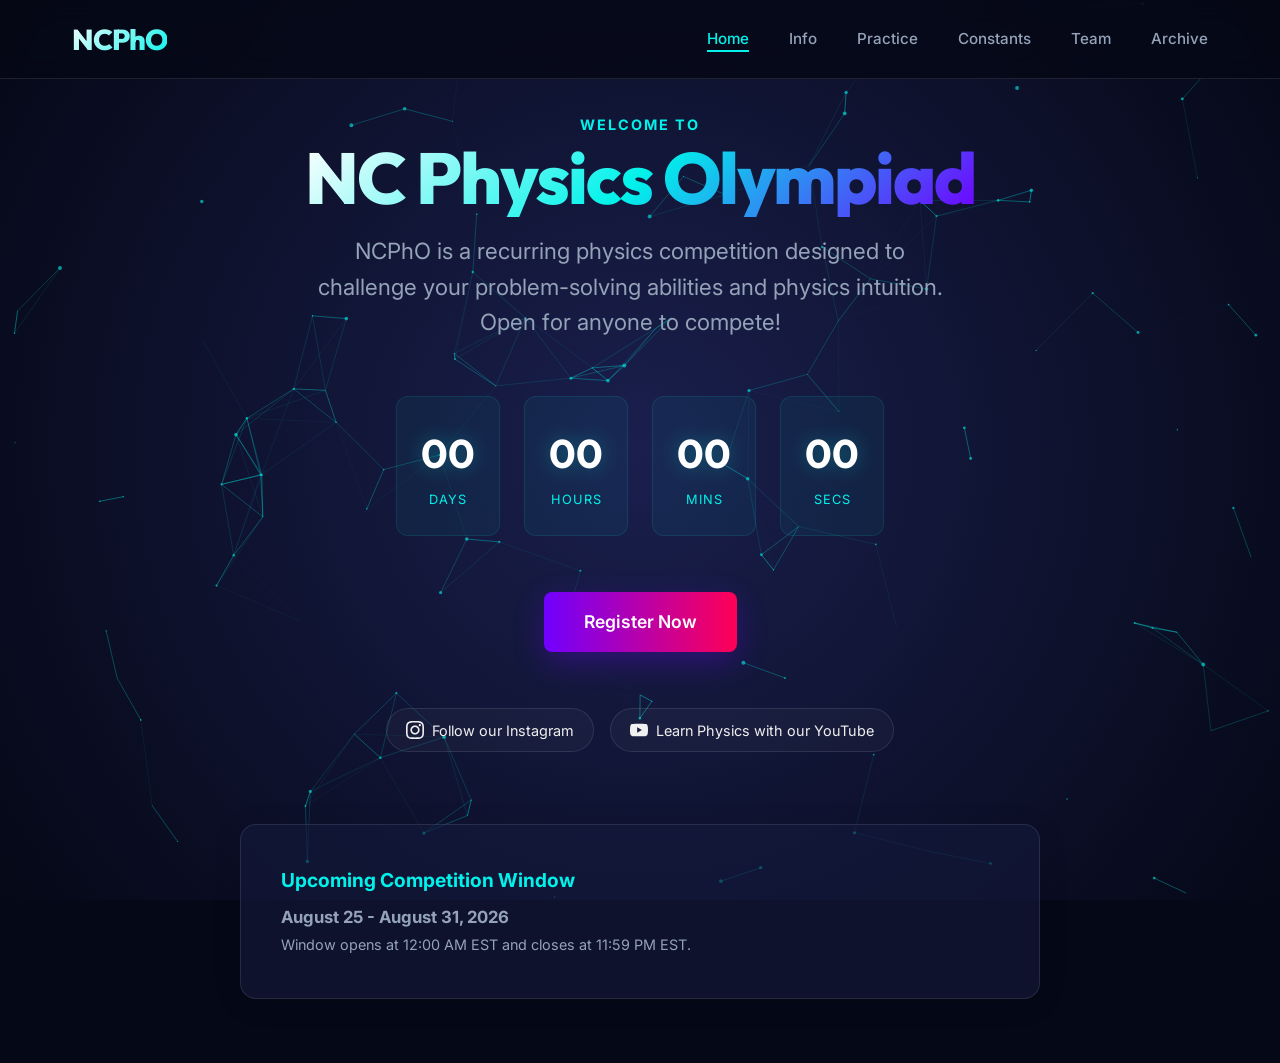
==== index.html @ 9a2f1731 "Update index.html" ====
<!doctype html>
<html lang="en">
  <head>
    <meta charset="UTF-8" />
    <meta name="viewport" content="width=device-width, initial-scale=1.0" />
    <title>North Carolina Physics Olympiad</title>

    <!-- Google Fonts -->
    <link rel="preconnect" href="https://fonts.googleapis.com" />
    <link rel="preconnect" href="https://fonts.gstatic.com" crossorigin />
    <link
      href="https://fonts.googleapis.com/css2?family=Inter:wght@300;400;600&family=Outfit:wght@400;700;800&display=swap"
      rel="stylesheet"
    />
    <link rel="icon" type="image/png" href="ncphologo.png" />

    <style>
      /* --- RESET & VARIABLES --- */
      * {
        margin: 0;
        padding: 0;
        box-sizing: border-box;
      }

      :root {
        --primary: #00f2ea;
        --secondary: #7000ff;
        --accent: #ff0055;
        --bg-deep: #050816;
        --bg-card: rgba(20, 25, 60, 0.6);
        --glass-border: rgba(255, 255, 255, 0.1);
        --text: #f0f0f0;
        --text-dim: #94a3b8;
        --font-head: "Outfit", sans-serif;
        --font-body: "Inter", sans-serif;
      }

      body {
        font-family: var(--font-body);
        background: var(--bg-deep);
        color: var(--text);
        overflow-x: hidden;
        line-height: 1.6;
        min-height: 100vh;
      }

      /* --- BACKGROUND & PARTICLES --- */
      #particle-canvas {
        position: fixed;
        top: 0;
        left: 0;
        width: 100%;
        height: 100%;
        z-index: -1;
        background: radial-gradient(circle at center, #1a1f4d 0%, #050816 100%);
      }

      /* --- NAVIGATION --- */
      nav {
        position: fixed;
        top: 0;
        width: 100%;
        background: rgba(5, 8, 22, 0.8);
        backdrop-filter: blur(12px);
        -webkit-backdrop-filter: blur(12px);
        z-index: 1000;
        border-bottom: 1px solid var(--glass-border);
      }

      .nav-container {
        max-width: 1200px;
        margin: 0 auto;
        display: flex;
        justify-content: space-between;
        align-items: center;
        padding: 1rem 2rem;
      }

      .logo {
        font-family: var(--font-head);
        font-size: 1.8rem;
        font-weight: 800;
        letter-spacing: -1px;
        background: linear-gradient(135deg, #fff, var(--primary));
        -webkit-background-clip: text;
        -webkit-text-fill-color: transparent;
        cursor: pointer;
      }

      .nav-links {
        display: flex;
        gap: 2.5rem;
        list-style: none;
      }

      .nav-links a {
        color: var(--text-dim);
        text-decoration: none;
        font-weight: 500;
        font-size: 0.95rem;
        transition: color 0.3s ease;
        position: relative;
      }

      .nav-links a:hover,
      .nav-links a.active-link {
        color: var(--primary);
      }

      .nav-links a::after {
        content: "";
        position: absolute;
        bottom: -4px;
        left: 0;
        width: 0;
        height: 2px;
        background: var(--primary);
        transition: width 0.3s ease;
      }

      .nav-links a:hover::after,
      .nav-links a.active-link::after {
        width: 100%;
      }

      /* --- LAYOUT & SECTIONS --- */
      main {
        padding-top: 80px;
        min-height: 100vh;
      }

      .container {
        max-width: 1100px;
        margin: 0 auto;
        padding: 2rem;
      }

      /* Tab System Logic */
      section {
        display: none;
        animation: fadeIn 0.6s cubic-bezier(0.22, 1, 0.36, 1) forwards;
      }

      section.active {
        display: block;
      }

      @keyframes fadeIn {
        from {
          opacity: 0;
          transform: translateY(20px);
        }
        to {
          opacity: 1;
          transform: translateY(0);
        }
      }

      /* --- HERO SECTION --- */
      .hero {
        display: flex;
        flex-direction: column;
        justify-content: center;
        align-items: center;
        text-align: center;
        min-height: 80vh;
        gap: 1.5rem;
      }

      .hero h1 {
        font-family: var(--font-head);
        font-size: 4.5rem;
        line-height: 1.1;
        font-weight: 800;
        background: linear-gradient(
          135deg,
          #ffffff 0%,
          var(--primary) 50%,
          var(--secondary) 100%
        );
        -webkit-background-clip: text;
        -webkit-text-fill-color: transparent;
        margin-bottom: 1rem;
        letter-spacing: -2px;
      }

      .hero p {
        font-size: 1.4rem;
        color: var(--text-dim);
        max-width: 650px;
        margin-bottom: 2rem;
      }

      /* --- COUNTDOWN --- */
      .countdown {
        display: grid;
        grid-template-columns: repeat(4, 1fr);
        gap: 1.5rem;
        margin-bottom: 2rem;
      }

      .countdown-item {
        background: rgba(0, 242, 234, 0.05);
        border: 1px solid rgba(0, 242, 234, 0.1);
        backdrop-filter: blur(5px);
        border-radius: 12px;
        padding: 1.5rem;
        min-width: 100px;
        display: flex;
        flex-direction: column;
        align-items: center;
      }

      .countdown-item .number {
        font-family: var(--font-head);
        font-size: 2.5rem;
        font-weight: 700;
        color: #fff;
        text-shadow: 0 0 20px rgba(0, 242, 234, 0.3);
      }

      .countdown-item .label {
        font-size: 0.8rem;
        text-transform: uppercase;
        letter-spacing: 1px;
        color: var(--primary);
        margin-top: 5px;
      }

      /* --- BUTTONS & SOCIAL --- */
      .btn {
        padding: 1rem 2.5rem;
        background: linear-gradient(90deg, var(--secondary), var(--accent));
        border: none;
        border-radius: 8px;
        color: white;
        font-weight: 600;
        font-size: 1.1rem;
        cursor: pointer;
        transition: all 0.3s ease;
        text-decoration: none;
        box-shadow: 0 10px 30px rgba(112, 0, 255, 0.3);
      }

      .btn:hover {
        transform: translateY(-3px);
        box-shadow: 0 15px 40px rgba(112, 0, 255, 0.5);
      }

      .social-links {
        display: flex;
        gap: 1rem;
        margin-top: 2rem;
      }

      .social-link {
        display: flex;
        align-items: center;
        gap: 0.5rem;
        padding: 0.6rem 1.2rem;
        background: rgba(255, 255, 255, 0.03);
        border: 1px solid var(--glass-border);
        border-radius: 50px;
        color: var(--text);
        text-decoration: none;
        transition: all 0.3s;
        font-size: 0.9rem;
      }

      .social-link:hover {
        background: rgba(255, 255, 255, 0.1);
        border-color: var(--primary);
        color: var(--primary);
      }

      .social-link svg {
        width: 18px;
        height: 18px;
      }

      /* --- CARDS & CONTENT --- */
      .card {
        background: var(--bg-card);
        border: 1px solid var(--glass-border);
        border-radius: 16px;
        padding: 2.5rem;
        margin-bottom: 2rem;
        backdrop-filter: blur(10px);
        box-shadow: 0 4px 30px rgba(0, 0, 0, 0.1);
      }

      h2 {
        font-family: var(--font-head);
        color: white;
        font-size: 2rem;
        margin-bottom: 1.5rem;
        border-left: 4px solid var(--primary);
        padding-left: 1rem;
      }

      h3 {
        color: var(--primary);
        font-size: 1.2rem;
        margin: 2rem 0 0.5rem;
      }

      .card p,
      .card li {
        color: var(--text-dim);
        margin-bottom: 1rem;
        font-size: 1.05rem;
      }

      .card ul {
        margin-left: 1.5rem;
      }

      .card li {
        margin-bottom: 0.5rem;
      }

      /* --- GRIDS (Contributors & Archive) --- */
      .grid-layout {
        display: grid;
        grid-template-columns: repeat(auto-fill, minmax(280px, 1fr));
        gap: 1.5rem;
      }

      .mini-card {
        background: rgba(255, 255, 255, 0.02);
        border: 1px solid var(--glass-border);
        padding: 1.5rem;
        border-radius: 12px;
        transition: all 0.3s ease;
      }

      .mini-card:hover {
        border-color: var(--secondary);
        transform: translateY(-5px);
        background: rgba(255, 255, 255, 0.05);
      }

      .mini-card h3 {
        margin-top: 0;
        color: #fff;
      }

      /* --- PDF VIEWER --- */
      .pdf-wrapper {
        position: relative;
        padding-bottom: 56.25%; /* 16:9 Aspect Ratio */
        height: 0;
        overflow: hidden;
        border-radius: 10px;
        border: 1px solid var(--glass-border);
        background: #000;
      }

      .pdf-wrapper iframe {
        position: absolute;
        top: 0;
        left: 0;
        width: 100%;
        height: 100%;
      }

      /* --- MOBILE MENU --- */
      .mobile-toggle {
        display: none;
        flex-direction: column;
        gap: 6px;
        cursor: pointer;
        z-index: 1001;
      }

      .mobile-toggle span {
        width: 25px;
        height: 2px;
        background: white;
        transition: 0.3s;
      }

      @media (max-width: 768px) {
        .mobile-toggle {
          display: flex;
        }

        .nav-links {
          position: fixed;
          top: 0;
          right: 0;
          height: 100vh;
          width: 70%;
          background: #0a0e27;
          flex-direction: column;
          justify-content: center;
          align-items: center;
          transform: translateX(100%);
          transition: transform 0.4s cubic-bezier(0.4, 0, 0.2, 1);
          box-shadow: -10px 0 30px rgba(0, 0, 0, 0.5);
        }

        .nav-links.active {
          transform: translateX(0);
        }

        .hero h1 {
          font-size: 3rem;
        }
        .countdown {
          grid-template-columns: repeat(2, 1fr);
        }
      }
    </style>
  </head>
  <body>
    <!-- Background -->
    <canvas id="particle-canvas"></canvas>

    <!-- Navigation -->
    <nav>
      <div class="nav-container">
        <div class="logo" onclick="showSection('home')">NCPhO</div>

        <ul class="nav-links" id="navLinks">
          <li>
            <a href="#home" onclick="showSection('home')" class="active-link"
              >Home</a
            >
          </li>
          <li><a href="#info" onclick="showSection('info')">Info</a></li>
          <li>
            <a href="#practice" onclick="showSection('practice')">Practice</a>
          </li>
          <!-- NEW CONSTANTS TAB -->
          <li>
            <a href="#constants" onclick="showSection('constants')"
              >Constants</a
            >
          </li>
          <li>
            <a href="#contributors" onclick="showSection('contributors')"
              >Team</a
            >
          </li>
          <li>
            <a href="#archive" onclick="showSection('archive')">Archive</a>
          </li>
        </ul>

        <div class="mobile-toggle" onclick="toggleMobileMenu()">
          <span></span>
          <span></span>
          <span></span>
        </div>
      </div>
    </nav>

    <!-- Main Content -->
    <main>
      <!-- HOME SECTION -->
      <section id="home" class="active">
        <div class="container hero">
          <div>
            <span
              style="
                color: var(--primary);
                letter-spacing: 2px;
                text-transform: uppercase;
                font-size: 0.9rem;
                font-weight: 700;
              "
              >Welcome to</span
            >
            <h1>NC Physics Olympiad</h1>
            <p>
              NCPhO is a recurring physics competition designed to challenge
              your problem-solving abilities and physics intuition. Open for
              anyone to compete!
            </p>
          </div>

          <div class="countdown">
            <div class="countdown-item">
              <span class="number" id="days">00</span>
              <span class="label">Days</span>
            </div>
            <div class="countdown-item">
              <span class="number" id="hours">00</span>
              <span class="label">Hours</span>
            </div>
            <div class="countdown-item">
              <span class="number" id="minutes">00</span>
              <span class="label">Mins</span>
            </div>
            <div class="countdown-item">
              <span class="number" id="seconds">00</span>
              <span class="label">Secs</span>
            </div>
          </div>

          <div
            style="
              display: flex;
              gap: 1rem;
              flex-wrap: wrap;
              justify-content: center;
            "
          >
            <a href="#" class="btn" id="registerBtn">Register Now</a>
          </div>

          <div class="social-links">
            <a href="#" class="social-link" id="instagramLink" target="_blank">
              <svg viewBox="0 0 24 24" fill="currentColor">
                <path
                  d="M12 2.163c3.204 0 3.584.012 4.85.07 3.252.148 4.771 1.691 4.919 4.919.058 1.265.069 1.645.069 4.849 0 3.205-.012 3.584-.069 4.849-.149 3.225-1.664 4.771-4.919 4.919-1.266.058-1.644.07-4.85.07-3.204 0-3.584-.012-4.849-.07-3.26-.149-4.771-1.699-4.919-4.92-.058-1.265-.07-1.644-.07-4.849 0-3.204.013-3.583.07-4.849.149-3.227 1.664-4.771 4.919-4.919 1.266-.057 1.645-.069 4.849-.069zm0-2.163c-3.259 0-3.667.014-4.947.072-4.358.2-6.78 2.618-6.98 6.98-.059 1.281-.073 1.689-.073 4.948 0 3.259.014 3.668.072 4.948.2 4.358 2.618 6.78 6.98 6.98 1.281.058 1.689.072 4.948.072 3.259 0 3.668-.014 4.948-.072 4.354-.2 6.782-2.618 6.979-6.98.059-1.28.073-1.689.073-4.948 0-3.259-.014-3.667-.072-4.947-.196-4.354-2.617-6.78-6.979-6.98-1.281-.059-1.69-.073-4.949-.073zm0 5.838c-3.403 0-6.162 2.759-6.162 6.162s2.759 6.163 6.162 6.163 6.162-2.759 6.162-6.163c0-3.403-2.759-6.162-6.162-6.162zm0 10.162c-2.209 0-4-1.79-4-4 0-2.209 1.791-4 4-4s4 1.791 4 4c0 2.21-1.791 4-4 4zm6.406-11.845c-.796 0-1.441.645-1.441 1.44s.645 1.44 1.441 1.44c.795 0 1.439-.645 1.439-1.44s-.644-1.44-1.439-1.44z"
                />
              </svg>
              <span>Follow our Instagram</span>
            </a>
            <a
              href="https://www.youtube.com/channel/UCJHumWrWUukXUEz4-Expy2w"
              class="social-link"
              target="_blank"
            >
              <svg viewBox="0 0 24 24" fill="currentColor">
                <path
                  d="M23.498 6.186a3.016 3.016 0 0 0-2.122-2.136C19.505 3.545 12 3.545 12 3.545s-7.505 0-9.377.505A3.017 3.017 0 0 0 .502 6.186C0 8.07 0 12 0 12s0 3.93.502 5.814a3.016 3.016 0 0 0 2.122 2.136c1.871.505 9.376.505 9.376.505s7.505 0 9.377-.505a3.015 3.015 0 0 0 2.122-2.136C24 15.93 24 12 24 12s0-3.93-.502-5.814zM9.545 15.568V8.432L15.818 12l-6.273 3.568z"
                />
              </svg>
              <span>Learn Physics with our YouTube</span>
            </a>
          </div>

          <div
            class="card"
            style="
              margin-top: 3rem;
              width: 100%;
              max-width: 800px;
              text-align: left;
            "
          >
            <h3 style="margin-top: 0">Upcoming Competition Window</h3>
            <p id="currentCompetitionInfo" style="margin-bottom: 0">
              Loading...
            </p>
          </div>
        </div>
      </section>

      <!-- INFO SECTION -->
      <section id="info">
        <div class="container">
          <div class="card">
            <h2>About the Competition</h2>
            <p>
              The North Carolina Physics Olympiad (NCPhO) is designed to
              cultivate a global community of physics enthusiasts from different
              backgrounds. Our problems require creative problem-solving rather
              than rote memorization and algorithmic approaches. All types of
              physics may be tested.
            </p>
            <hr style="border-color: var(--glass-border); margin: 2rem 0" />
            <p>
              Questions or concerns? Email
              <a href="mailto:garner27d@ncssm.edu">garner27d@ncssm.edu</a>.
            </p>

            <div
              style="
                display: grid;
                grid-template-columns: repeat(auto-fit, minmax(200px, 1fr));
                gap: 2rem;
                margin-top: 2rem;
              "
            >
              <div>
                <h3>Format</h3>
                <p>25 Multiple Choice Questions<br />Online<br />75 Minutes</p>
              </div>
              <div>
                <h3>Scoring</h3>
                <p>
                  Q1-20: <strong>4 pts</strong><br />Q21-25:
                  <strong>6 pts</strong><br />Blank: <strong>1 pt</strong
                  ><br />Incorrect: <strong>0 pts</strong>
                </p>
              </div>
              <div>
                <h3>Rules</h3>
                <p>
                  Individual Entry<br />Calculators Allowed<br />No Internet/AI
                </p>
              </div>
            </div>
          </div>
        </div>
      </section>

      <!-- PRACTICE SECTION -->
      <section id="practice">
        <div class="container">
          <div class="card">
            <div
              style="
                display: flex;
                justify-content: space-between;
                align-items: center;
                margin-bottom: 1rem;
              "
            >
              <h2>Practice Questions</h2>
              <a href="#" id="dl-pdf" class="social-link" target="_blank"
                >Open in New Tab</a
              >
            </div>

            <div class="pdf-wrapper">
              <iframe src="" id="pdfFrame" allow="autoplay"></iframe>
            </div>
          </div>
        </div>
      </section>

      <!-- CONSTANTS SECTION (NEW) -->
      <section id="constants">
        <div class="container">
          <div class="card">
            <div
              style="
                display: flex;
                justify-content: space-between;
                align-items: center;
                margin-bottom: 1rem;
              "
            >
              <h2>List of Constants</h2>
              <a href="#" id="dl-constants" class="social-link" target="_blank"
                >Open in New Tab</a
              >
            </div>

            <div class="pdf-wrapper">
              <iframe src="" id="constantsFrame" allow="autoplay"></iframe>
            </div>
          </div>
        </div>
      </section>

      <!-- CONTRIBUTORS SECTION -->
      <section id="contributors">
        <div class="container">
          <div class="card">
            <h2>Our Team</h2>
            <div class="grid-layout" id="contributorsGrid">
              <!-- JS Populated -->
            </div>
          </div>
        </div>
      </section>

      <!-- ARCHIVE SECTION -->
      <section id="archive">
        <div class="container">
          <div class="card">
            <h2>Archive</h2>
            <p>Results from previous months.</p>
            <div class="grid-layout" id="archiveGrid">
              <!-- JS Populated -->
            </div>
          </div>
        </div>
      </section>
    </main>

    <script>
      /* --- CONFIGURATION --- */
      const CONFIG = {
        competitionStartDate: "2026-08-25",
        competitionEndDate: "2026-08-31",
        registrationFormUrl:
          "https://docs.google.com/forms/d/e/1FAIpQLSeaGqVKQ4kgsVsWJlATgjXjFPpyAzNUzwQGr7rt6XQLQNNKOg/viewform?usp=header",
        instagramUrl:
          "https://www.instagram.com/ncssmphysicsclub?igsh=OTIzNHgzY3lheWlt&utm_source=qr",
        discordUrl: "https://discord.com/invite/eVqrfEhw6y",
        practicePdfUrl:
          "https://drive.google.com/file/d/11Z0xe88ykuKHbdNE2wgaEt_wjFYMZPGm/preview",
        // NEW CONFIG ENTRY
        constantsPdfUrl: "ncphoConstants.pdf",

        contributors: [
          { name: "Nolan Sheldon", role: "Test Writer", affiliation: "NCSSM" },
          { name: "Aaron Zhu", role: "Test Writer", affiliation: "NCSSM" },
          { name: "Kevin Yang", role: "Test Writer", affiliation: "NCSSM" },
          { name: "Colin Xu", role: "Test Writer", affiliation: "NCSSM" },
          {
            name: "Dillan Garner",
            role: "Founder & Executive Director",
            affiliation: "NCSSM",
          },
          {
            name: "Nikhil Mehta",
            role: "Founder & Managing Director",
            affiliation: "NCSSM",
          },
          {
            name: "Pranava Kumar",
            role: "Marketing and Technology Director",
            affiliation: "NCSSM",
          },
          {
            name: "David Osinuga",
            role: "Logistics Lead",
            affiliation: "NCSSM",
          },
          {
            name: "Alan Cai",
            role: "Marketing Director",
            affiliation: "NCSSM",
          },
          {
            name: "Jack Chen",
            role: "Marketing Director",
            affiliation: "NCSSM",
          },
          { name: "Baya Belgaied", role: "Outreach", affiliation: "NCSSM" },
          {
            name: "Scarlett Kerr",
            role: "Outreach",
            affiliation: "Byron Nelson High",
          },
        ],

        pastCompetitions: [
          {
            month: "January 2026",
            date: "2025-12-15",
            participants: 31,
            winner: "Akshar Vusthela",
            topScore: 92,
            testUrl: "https://tinyurl.com/u82hxzvh",
          },
          {
            month: "May 2026",
            date: "2026-05-01",
            participants: 53,
            winner: "Lawrence Qiao",
            topScore: 79,
            testUrl: "http://tiny.cc/8jx4101",
          },
        ],
      };

      /* --- UI LOGIC --- */

      // Navigation
      function showSection(sectionId) {
        document
          .querySelectorAll("section")
          .forEach((s) => s.classList.remove("active"));
        document.getElementById(sectionId).classList.add("active");

        // Update Active Link State
        document
          .querySelectorAll(".nav-links a")
          .forEach((a) => a.classList.remove("active-link"));
        document
          .querySelector(`.nav-links a[href="#${sectionId}"]`)
          .classList.add("active-link");

        document.getElementById("navLinks").classList.remove("active");
        window.scrollTo({ top: 0, behavior: "smooth" });
      }

      function toggleMobileMenu() {
        document.getElementById("navLinks").classList.toggle("active");
      }

      // Populate Data
      document.getElementById("registerBtn").href = CONFIG.registrationFormUrl;
      document.getElementById("instagramLink").href = CONFIG.instagramUrl;

      // PDF (Practice)
      document.getElementById("pdfFrame").src = CONFIG.practicePdfUrl;
      document.getElementById("dl-pdf").href = CONFIG.practicePdfUrl.replace(
        "/preview",
        "/view",
      );

      // PDF (Constants - NEW)
      document.getElementById("constantsFrame").src = CONFIG.constantsPdfUrl;
      document.getElementById("dl-constants").href = CONFIG.constantsPdfUrl;

      // Dates
      // Adjusted parsing to ensure Local Time (prevents UTC timezone shift to Jan 9)
      const start = new Date(CONFIG.competitionStartDate + " 00:00:00");
      const end = new Date(CONFIG.competitionEndDate + " 00:00:00");
      const options = { month: "long", day: "numeric" };
      document.getElementById("currentCompetitionInfo").innerHTML =
        `<strong>${start.toLocaleDateString(
          "en-US",
          options,
        )} - ${end.toLocaleDateString("en-US", {
          month: "long",
          day: "numeric",
          year: "numeric",
        })}</strong><br>
        <span style="color:var(--text-dim); font-size:0.9rem">Window opens at 12:00 AM EST and closes at 11:59 PM EST.</span>`;

      // Contributors
      const contribGrid = document.getElementById("contributorsGrid");
      CONFIG.contributors.forEach((c) => {
        const div = document.createElement("div");
        div.className = "mini-card";
        div.innerHTML = `<h3>${c.name}</h3><p style="color:var(--primary); font-weight:600; margin-bottom:0.5rem">${c.role}</p><p style="font-size:0.9rem; color:var(--text-dim)">${c.affiliation}</p>`;
        contribGrid.appendChild(div);
      });

      // Archive
      const archiveGrid = document.getElementById("archiveGrid");
      CONFIG.pastCompetitions.forEach((c) => {
        const div = document.createElement("div");
        div.className = "mini-card";
        div.innerHTML = `
  <h3>${c.month}</h3>
  <p>Participants: ${c.participants}</p>
  <p>Prize winner: <span style="color:var(--primary)">${c.winner}</span></p>
  <p>High Score: ${c.topScore}</p>
  <p>
    Test:
    <a href="${c.testUrl}" target="_blank">${c.testUrl}</a>
  </p>
`;

        archiveGrid.appendChild(div);
      });

      // Countdown
      function updateCountdown() {
        const target = new Date(
          CONFIG.competitionStartDate + " 00:00:00",
        ).getTime();
        const now = new Date().getTime();
        const diff = target - now;

        if (diff < 0) return; // Or handle "Active Now" logic

        const d = Math.floor(diff / (1000 * 60 * 60 * 24));
        const h = Math.floor((diff % (1000 * 60 * 60 * 24)) / (1000 * 60 * 60));
        const m = Math.floor((diff % (1000 * 60 * 60)) / (1000 * 60));
        const s = Math.floor((diff % (1000 * 60)) / 1000);

        document.getElementById("days").innerText = String(d).padStart(2, "0");
        document.getElementById("hours").innerText = String(h).padStart(2, "0");
        document.getElementById("minutes").innerText = String(m).padStart(
          2,
          "0",
        );
        document.getElementById("seconds").innerText = String(s).padStart(
          2,
          "0",
        );
      }
      setInterval(updateCountdown, 1000);
      updateCountdown();

      /* --- INTERACTIVE PARTICLES --- */
      const canvas = document.getElementById("particle-canvas");
      const ctx = canvas.getContext("2d");
      let width, height;
      let particles = [];

      // Mouse tracking
      let mouse = { x: null, y: null, radius: 150 };
      window.addEventListener("mousemove", (e) => {
        mouse.x = e.x;
        mouse.y = e.y;
      });

      function resize() {
        width = window.innerWidth;
        height = window.innerHeight;
        canvas.width = width;
        canvas.height = height;
        initParticles();
      }

      class Particle {
        constructor() {
          this.x = Math.random() * width;
          this.y = Math.random() * height;
          this.vx = (Math.random() - 0.5) * 0.5;
          this.vy = (Math.random() - 0.5) * 0.5;
          this.size = Math.random() * 2;
          this.baseX = this.x;
          this.baseY = this.y;
          this.density = Math.random() * 30 + 1;
        }

        update() {
          // Mouse interaction
          let dx = mouse.x - this.x;
          let dy = mouse.y - this.y;
          let distance = Math.sqrt(dx * dx + dy * dy);
          let forceDirectionX = dx / distance;
          let forceDirectionY = dy / distance;
          let maxDistance = mouse.radius;
          let force = (maxDistance - distance) / maxDistance;
          let directionX = forceDirectionX * force * this.density;
          let directionY = forceDirectionY * force * this.density;

          if (distance < mouse.radius) {
            this.x -= directionX;
            this.y -= directionY;
          } else {
            if (this.x !== this.baseX) {
              let dx = this.x - this.baseX;
              this.x -= dx / 10;
            }
            if (this.y !== this.baseY) {
              let dy = this.y - this.baseY;
              this.y -= dy / 10;
            }
          }

          // Movement
          this.baseX += this.vx;
          this.baseY += this.vy;

          // Bounce
          if (this.baseX < 0 || this.baseX > width) this.vx = -this.vx;
          if (this.baseY < 0 || this.baseY > height) this.vy = -this.vy;
        }

        draw() {
          ctx.fillStyle = "rgba(0, 242, 234, 0.6)";
          ctx.beginPath();
          ctx.arc(this.x, this.y, this.size, 0, Math.PI * 2);
          ctx.closePath();
          ctx.fill();
        }
      }

      function initParticles() {
        particles = [];
        let numberOfParticles = (width * height) / 9000;
        for (let i = 0; i < numberOfParticles; i++) {
          particles.push(new Particle());
        }
      }

      function animate() {
        ctx.clearRect(0, 0, width, height);
        for (let i = 0; i < particles.length; i++) {
          particles[i].update();
          particles[i].draw();

          // Connect particles
          for (let j = i; j < particles.length; j++) {
            let dx = particles[i].x - particles[j].x;
            let dy = particles[i].y - particles[j].y;
            let distance = Math.sqrt(dx * dx + dy * dy);
            if (distance < 100) {
              ctx.beginPath();
              ctx.strokeStyle = `rgba(0, 242, 234, ${1 - distance / 100})`;
              ctx.lineWidth = 0.5;
              ctx.moveTo(particles[i].x, particles[i].y);
              ctx.lineTo(particles[j].x, particles[j].y);
              ctx.stroke();
            }
          }
        }
        requestAnimationFrame(animate);
      }

      window.addEventListener("resize", resize);
      resize();
      animate();
    </script>
  </body>
</html>
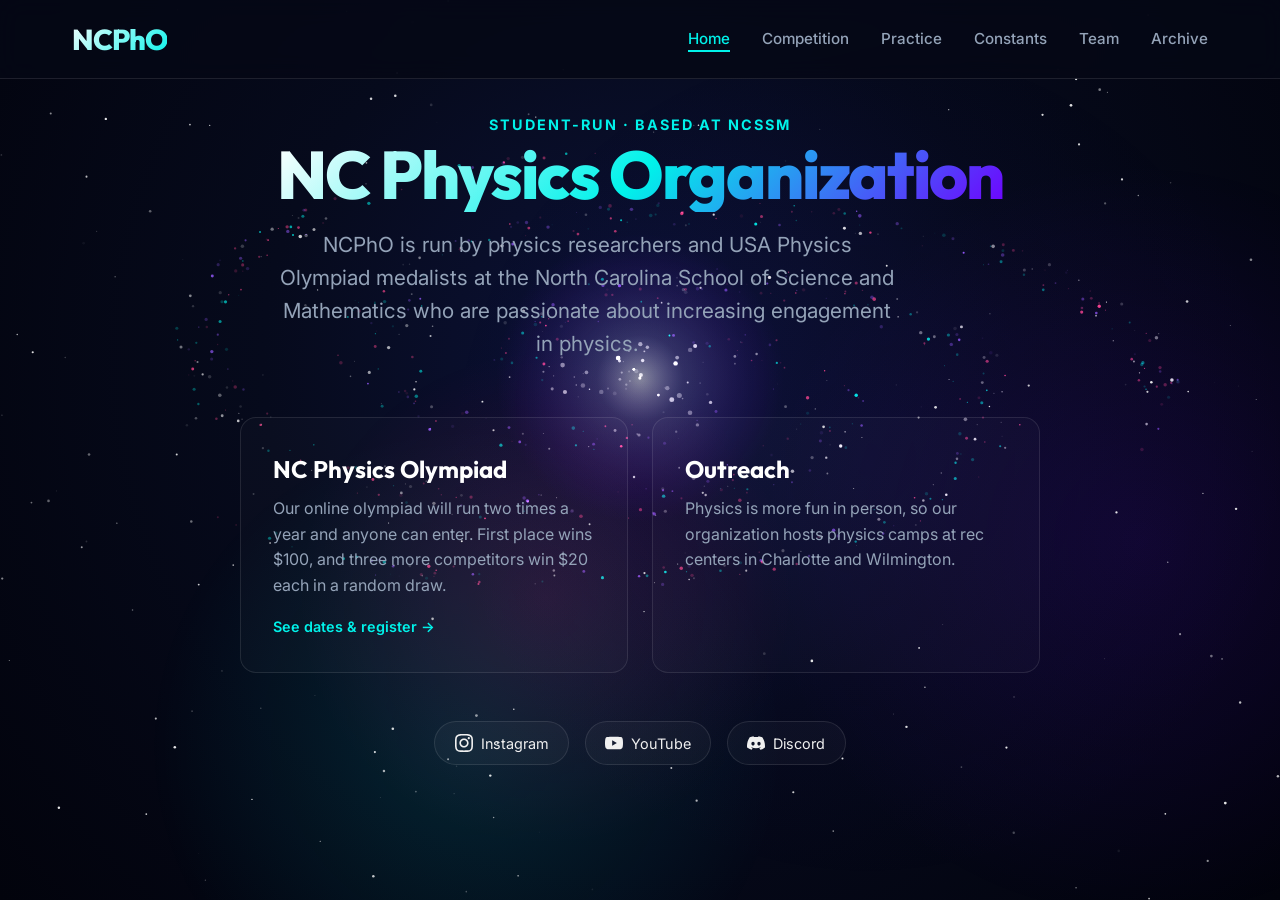
==== commit be4780dd: "Split site into index.html/styles.css/script.js, pause outreach Extract the inline styles and script" ====
--- a/index.html
+++ b/index.html
@@ -3,7 +3,11 @@
   <head>
     <meta charset="UTF-8" />
     <meta name="viewport" content="width=device-width, initial-scale=1.0" />
-    <title>North Carolina Physics Olympiad</title>
+    <meta
+      name="description"
+      content="NCPhO is a student-run organization at NCSSM hosting the free online North Carolina Physics Olympiad and physics outreach camps."
+    />
+    <title>NC Physics Organization</title>
 
     <!-- Google Fonts -->
     <link rel="preconnect" href="https://fonts.googleapis.com" />
@@ -13,414 +17,24 @@
       rel="stylesheet"
     />
     <link rel="icon" type="image/png" href="ncphologo.png" />
-
-    <style>
-      /* --- RESET & VARIABLES --- */
-      * {
-        margin: 0;
-        padding: 0;
-        box-sizing: border-box;
-      }
-
-      :root {
-        --primary: #00f2ea;
-        --secondary: #7000ff;
-        --accent: #ff0055;
-        --bg-deep: #050816;
-        --bg-card: rgba(20, 25, 60, 0.6);
-        --glass-border: rgba(255, 255, 255, 0.1);
-        --text: #f0f0f0;
-        --text-dim: #94a3b8;
-        --font-head: "Outfit", sans-serif;
-        --font-body: "Inter", sans-serif;
-      }
-
-      body {
-        font-family: var(--font-body);
-        background: var(--bg-deep);
-        color: var(--text);
-        overflow-x: hidden;
-        line-height: 1.6;
-        min-height: 100vh;
-      }
-
-      /* --- BACKGROUND & PARTICLES --- */
-      #particle-canvas {
-        position: fixed;
-        top: 0;
-        left: 0;
-        width: 100%;
-        height: 100%;
-        z-index: -1;
-        background: radial-gradient(circle at center, #1a1f4d 0%, #050816 100%);
-      }
-
-      /* --- NAVIGATION --- */
-      nav {
-        position: fixed;
-        top: 0;
-        width: 100%;
-        background: rgba(5, 8, 22, 0.8);
-        backdrop-filter: blur(12px);
-        -webkit-backdrop-filter: blur(12px);
-        z-index: 1000;
-        border-bottom: 1px solid var(--glass-border);
-      }
-
-      .nav-container {
-        max-width: 1200px;
-        margin: 0 auto;
-        display: flex;
-        justify-content: space-between;
-        align-items: center;
-        padding: 1rem 2rem;
-      }
-
-      .logo {
-        font-family: var(--font-head);
-        font-size: 1.8rem;
-        font-weight: 800;
-        letter-spacing: -1px;
-        background: linear-gradient(135deg, #fff, var(--primary));
-        -webkit-background-clip: text;
-        -webkit-text-fill-color: transparent;
-        cursor: pointer;
-      }
-
-      .nav-links {
-        display: flex;
-        gap: 2.5rem;
-        list-style: none;
-      }
-
-      .nav-links a {
-        color: var(--text-dim);
-        text-decoration: none;
-        font-weight: 500;
-        font-size: 0.95rem;
-        transition: color 0.3s ease;
-        position: relative;
-      }
-
-      .nav-links a:hover,
-      .nav-links a.active-link {
-        color: var(--primary);
-      }
-
-      .nav-links a::after {
-        content: "";
-        position: absolute;
-        bottom: -4px;
-        left: 0;
-        width: 0;
-        height: 2px;
-        background: var(--primary);
-        transition: width 0.3s ease;
-      }
-
-      .nav-links a:hover::after,
-      .nav-links a.active-link::after {
-        width: 100%;
-      }
-
-      /* --- LAYOUT & SECTIONS --- */
-      main {
-        padding-top: 80px;
-        min-height: 100vh;
-      }
-
-      .container {
-        max-width: 1100px;
-        margin: 0 auto;
-        padding: 2rem;
-      }
-
-      /* Tab System Logic */
-      section {
-        display: none;
-        animation: fadeIn 0.6s cubic-bezier(0.22, 1, 0.36, 1) forwards;
-      }
-
-      section.active {
-        display: block;
-      }
-
-      @keyframes fadeIn {
-        from {
-          opacity: 0;
-          transform: translateY(20px);
-        }
-        to {
-          opacity: 1;
-          transform: translateY(0);
-        }
-      }
-
-      /* --- HERO SECTION --- */
-      .hero {
-        display: flex;
-        flex-direction: column;
-        justify-content: center;
-        align-items: center;
-        text-align: center;
-        min-height: 80vh;
-        gap: 1.5rem;
-      }
-
-      .hero h1 {
-        font-family: var(--font-head);
-        font-size: 4.5rem;
-        line-height: 1.1;
-        font-weight: 800;
-        background: linear-gradient(
-          135deg,
-          #ffffff 0%,
-          var(--primary) 50%,
-          var(--secondary) 100%
-        );
-        -webkit-background-clip: text;
-        -webkit-text-fill-color: transparent;
-        margin-bottom: 1rem;
-        letter-spacing: -2px;
-      }
-
-      .hero p {
-        font-size: 1.4rem;
-        color: var(--text-dim);
-        max-width: 650px;
-        margin-bottom: 2rem;
-      }
-
-      /* --- COUNTDOWN --- */
-      .countdown {
-        display: grid;
-        grid-template-columns: repeat(4, 1fr);
-        gap: 1.5rem;
-        margin-bottom: 2rem;
-      }
-
-      .countdown-item {
-        background: rgba(0, 242, 234, 0.05);
-        border: 1px solid rgba(0, 242, 234, 0.1);
-        backdrop-filter: blur(5px);
-        border-radius: 12px;
-        padding: 1.5rem;
-        min-width: 100px;
-        display: flex;
-        flex-direction: column;
-        align-items: center;
-      }
-
-      .countdown-item .number {
-        font-family: var(--font-head);
-        font-size: 2.5rem;
-        font-weight: 700;
-        color: #fff;
-        text-shadow: 0 0 20px rgba(0, 242, 234, 0.3);
-      }
-
-      .countdown-item .label {
-        font-size: 0.8rem;
-        text-transform: uppercase;
-        letter-spacing: 1px;
-        color: var(--primary);
-        margin-top: 5px;
-      }
-
-      /* --- BUTTONS & SOCIAL --- */
-      .btn {
-        padding: 1rem 2.5rem;
-        background: linear-gradient(90deg, var(--secondary), var(--accent));
-        border: none;
-        border-radius: 8px;
-        color: white;
-        font-weight: 600;
-        font-size: 1.1rem;
-        cursor: pointer;
-        transition: all 0.3s ease;
-        text-decoration: none;
-        box-shadow: 0 10px 30px rgba(112, 0, 255, 0.3);
-      }
-
-      .btn:hover {
-        transform: translateY(-3px);
-        box-shadow: 0 15px 40px rgba(112, 0, 255, 0.5);
-      }
-
-      .social-links {
-        display: flex;
-        gap: 1rem;
-        margin-top: 2rem;
-      }
-
-      .social-link {
-        display: flex;
-        align-items: center;
-        gap: 0.5rem;
-        padding: 0.6rem 1.2rem;
-        background: rgba(255, 255, 255, 0.03);
-        border: 1px solid var(--glass-border);
-        border-radius: 50px;
-        color: var(--text);
-        text-decoration: none;
-        transition: all 0.3s;
-        font-size: 0.9rem;
-      }
-
-      .social-link:hover {
-        background: rgba(255, 255, 255, 0.1);
-        border-color: var(--primary);
-        color: var(--primary);
-      }
-
-      .social-link svg {
-        width: 18px;
-        height: 18px;
-      }
-
-      /* --- CARDS & CONTENT --- */
-      .card {
-        background: var(--bg-card);
-        border: 1px solid var(--glass-border);
-        border-radius: 16px;
-        padding: 2.5rem;
-        margin-bottom: 2rem;
-        backdrop-filter: blur(10px);
-        box-shadow: 0 4px 30px rgba(0, 0, 0, 0.1);
-      }
-
-      h2 {
-        font-family: var(--font-head);
-        color: white;
-        font-size: 2rem;
-        margin-bottom: 1.5rem;
-        border-left: 4px solid var(--primary);
-        padding-left: 1rem;
-      }
-
-      h3 {
-        color: var(--primary);
-        font-size: 1.2rem;
-        margin: 2rem 0 0.5rem;
-      }
-
-      .card p,
-      .card li {
-        color: var(--text-dim);
-        margin-bottom: 1rem;
-        font-size: 1.05rem;
-      }
-
-      .card ul {
-        margin-left: 1.5rem;
-      }
-
-      .card li {
-        margin-bottom: 0.5rem;
-      }
-
-      /* --- GRIDS (Contributors & Archive) --- */
-      .grid-layout {
-        display: grid;
-        grid-template-columns: repeat(auto-fill, minmax(280px, 1fr));
-        gap: 1.5rem;
-      }
-
-      .mini-card {
-        background: rgba(255, 255, 255, 0.02);
-        border: 1px solid var(--glass-border);
-        padding: 1.5rem;
-        border-radius: 12px;
-        transition: all 0.3s ease;
-      }
-
-      .mini-card:hover {
-        border-color: var(--secondary);
-        transform: translateY(-5px);
-        background: rgba(255, 255, 255, 0.05);
-      }
-
-      .mini-card h3 {
-        margin-top: 0;
-        color: #fff;
-      }
-
-      /* --- PDF VIEWER --- */
-      .pdf-wrapper {
-        position: relative;
-        padding-bottom: 56.25%; /* 16:9 Aspect Ratio */
-        height: 0;
-        overflow: hidden;
-        border-radius: 10px;
-        border: 1px solid var(--glass-border);
-        background: #000;
-      }
-
-      .pdf-wrapper iframe {
-        position: absolute;
-        top: 0;
-        left: 0;
-        width: 100%;
-        height: 100%;
-      }
-
-      /* --- MOBILE MENU --- */
-      .mobile-toggle {
-        display: none;
-        flex-direction: column;
-        gap: 6px;
-        cursor: pointer;
-        z-index: 1001;
-      }
-
-      .mobile-toggle span {
-        width: 25px;
-        height: 2px;
-        background: white;
-        transition: 0.3s;
-      }
-
-      @media (max-width: 768px) {
-        .mobile-toggle {
-          display: flex;
-        }
-
-        .nav-links {
-          position: fixed;
-          top: 0;
-          right: 0;
-          height: 100vh;
-          width: 70%;
-          background: #0a0e27;
-          flex-direction: column;
-          justify-content: center;
-          align-items: center;
-          transform: translateX(100%);
-          transition: transform 0.4s cubic-bezier(0.4, 0, 0.2, 1);
-          box-shadow: -10px 0 30px rgba(0, 0, 0, 0.5);
-        }
-
-        .nav-links.active {
-          transform: translateX(0);
-        }
-
-        .hero h1 {
-          font-size: 3rem;
-        }
-        .countdown {
-          grid-template-columns: repeat(2, 1fr);
-        }
-      }
-    </style>
+    <link rel="stylesheet" href="styles.css" />
   </head>
   <body>
     <!-- Background -->
-    <canvas id="particle-canvas"></canvas>
+    <canvas id="space-canvas"></canvas>
 
     <!-- Navigation -->
     <nav>
       <div class="nav-container">
-        <div class="logo" onclick="showSection('home')">NCPhO</div>
+        <div
+          class="logo"
+          role="button"
+          tabindex="0"
+          onclick="showSection('home')"
+          onkeydown="onActivateKey(event, () => showSection('home'))"
+        >
+          NCPhO
+        </div>
 
         <ul class="nav-links" id="navLinks">
           <li>
@@ -428,11 +42,15 @@
               >Home</a
             >
           </li>
-          <li><a href="#info" onclick="showSection('info')">Info</a></li>
+          <!-- Outreach nav tab hidden until camp photos are taken; restore this <li> then.
+          <li>
+            <a href="#outreach" onclick="showSection('outreach')">Outreach</a>
+          </li>
+          -->
+          <li><a href="#info" onclick="showSection('info')">Competition</a></li>
           <li>
             <a href="#practice" onclick="showSection('practice')">Practice</a>
           </li>
-          <!-- NEW CONSTANTS TAB -->
           <li>
             <a href="#constants" onclick="showSection('constants')"
               >Constants</a
@@ -448,7 +66,14 @@
           </li>
         </ul>
 
-        <div class="mobile-toggle" onclick="toggleMobileMenu()">
+        <div
+          class="mobile-toggle"
+          role="button"
+          tabindex="0"
+          aria-label="Toggle navigation menu"
+          onclick="toggleMobileMenu()"
+          onkeydown="onActivateKey(event, toggleMobileMenu)"
+        >
           <span></span>
           <span></span>
           <span></span>
@@ -462,120 +87,162 @@
       <section id="home" class="active">
         <div class="container hero">
           <div>
-            <span
-              style="
-                color: var(--primary);
-                letter-spacing: 2px;
-                text-transform: uppercase;
-                font-size: 0.9rem;
-                font-weight: 700;
-              "
-              >Welcome to</span
-            >
-            <h1>NC Physics Olympiad</h1>
+            <span class="eyebrow">Student-run · Based at NCSSM</span>
+            <h1>NC Physics Organization</h1>
             <p>
-              NCPhO is a recurring physics competition designed to challenge
-              your problem-solving abilities and physics intuition. Open for
-              anyone to compete!
-            </p>
-          </div>
-
-          <div class="countdown">
-            <div class="countdown-item">
-              <span class="number" id="days">00</span>
-              <span class="label">Days</span>
-            </div>
-            <div class="countdown-item">
-              <span class="number" id="hours">00</span>
-              <span class="label">Hours</span>
-            </div>
-            <div class="countdown-item">
-              <span class="number" id="minutes">00</span>
-              <span class="label">Mins</span>
-            </div>
-            <div class="countdown-item">
-              <span class="number" id="seconds">00</span>
-              <span class="label">Secs</span>
-            </div>
-          </div>
-
-          <div
-            style="
-              display: flex;
-              gap: 1rem;
-              flex-wrap: wrap;
-              justify-content: center;
-            "
-          >
-            <a href="#" class="btn" id="registerBtn">Register Now</a>
+              NCPhO is run by physics researchers and USA Physics Olympiad
+              medalists at the North Carolina School of Science and Mathematics
+              who are passionate about increasing engagement in physics.
+            </p>
+          </div>
+
+          <div class="pillars">
+            <div
+              class="pillar comp"
+              role="button"
+              tabindex="0"
+              onclick="showSection('info')"
+              onkeydown="onActivateKey(event, () => showSection('info'))"
+            >
+              <h3>NC Physics Olympiad</h3>
+              <p>
+                Our online olympiad will run two times a year and anyone can
+                enter. First place wins $100, and three more competitors win $20
+                each in a random draw.
+              </p>
+              <span class="enter">See dates &amp; register →</span>
+            </div>
+            <!-- Informational only — no link until the Outreach page goes back up. -->
+            <div class="pillar out static">
+              <h3>Outreach</h3>
+              <p>
+                Physics is more fun in person, so our organization hosts physics
+                camps at rec centers in Charlotte and Wilmington.
+              </p>
+            </div>
           </div>
 
           <div class="social-links">
-            <a href="#" class="social-link" id="instagramLink" target="_blank">
+            <a
+              href="#"
+              class="social-link"
+              id="instagramLink"
+              target="_blank"
+              rel="noopener noreferrer"
+            >
               <svg viewBox="0 0 24 24" fill="currentColor">
                 <path
                   d="M12 2.163c3.204 0 3.584.012 4.85.07 3.252.148 4.771 1.691 4.919 4.919.058 1.265.069 1.645.069 4.849 0 3.205-.012 3.584-.069 4.849-.149 3.225-1.664 4.771-4.919 4.919-1.266.058-1.644.07-4.85.07-3.204 0-3.584-.012-4.849-.07-3.26-.149-4.771-1.699-4.919-4.92-.058-1.265-.07-1.644-.07-4.849 0-3.204.013-3.583.07-4.849.149-3.227 1.664-4.771 4.919-4.919 1.266-.057 1.645-.069 4.849-.069zm0-2.163c-3.259 0-3.667.014-4.947.072-4.358.2-6.78 2.618-6.98 6.98-.059 1.281-.073 1.689-.073 4.948 0 3.259.014 3.668.072 4.948.2 4.358 2.618 6.78 6.98 6.98 1.281.058 1.689.072 4.948.072 3.259 0 3.668-.014 4.948-.072 4.354-.2 6.782-2.618 6.979-6.98.059-1.28.073-1.689.073-4.948 0-3.259-.014-3.667-.072-4.947-.196-4.354-2.617-6.78-6.979-6.98-1.281-.059-1.69-.073-4.949-.073zm0 5.838c-3.403 0-6.162 2.759-6.162 6.162s2.759 6.163 6.162 6.163 6.162-2.759 6.162-6.163c0-3.403-2.759-6.162-6.162-6.162zm0 10.162c-2.209 0-4-1.79-4-4 0-2.209 1.791-4 4-4s4 1.791 4 4c0 2.21-1.791 4-4 4zm6.406-11.845c-.796 0-1.441.645-1.441 1.44s.645 1.44 1.441 1.44c.795 0 1.439-.645 1.439-1.44s-.644-1.44-1.439-1.44z"
                 />
               </svg>
-              <span>Follow our Instagram</span>
+              <span>Instagram</span>
             </a>
             <a
               href="https://www.youtube.com/channel/UCJHumWrWUukXUEz4-Expy2w"
               class="social-link"
               target="_blank"
+              rel="noopener noreferrer"
             >
               <svg viewBox="0 0 24 24" fill="currentColor">
                 <path
                   d="M23.498 6.186a3.016 3.016 0 0 0-2.122-2.136C19.505 3.545 12 3.545 12 3.545s-7.505 0-9.377.505A3.017 3.017 0 0 0 .502 6.186C0 8.07 0 12 0 12s0 3.93.502 5.814a3.016 3.016 0 0 0 2.122 2.136c1.871.505 9.376.505 9.376.505s7.505 0 9.377-.505a3.015 3.015 0 0 0 2.122-2.136C24 15.93 24 12 24 12s0-3.93-.502-5.814zM9.545 15.568V8.432L15.818 12l-6.273 3.568z"
                 />
               </svg>
-              <span>Learn Physics with our YouTube</span>
+              <span>YouTube</span>
             </a>
-          </div>
-
-          <div
-            class="card"
-            style="
-              margin-top: 3rem;
-              width: 100%;
-              max-width: 800px;
-              text-align: left;
-            "
-          >
-            <h3 style="margin-top: 0">Upcoming Competition Window</h3>
-            <p id="currentCompetitionInfo" style="margin-bottom: 0">
-              Loading...
-            </p>
-          </div>
-        </div>
-      </section>
-
-      <!-- INFO SECTION -->
+            <a
+              href="https://discord.com/invite/eVqrfEhw6y"
+              class="social-link"
+              target="_blank"
+              rel="noopener noreferrer"
+            >
+              <svg viewBox="0 0 24 24" fill="currentColor">
+                <path
+                  d="M20.317 4.369a19.791 19.791 0 0 0-4.885-1.515.074.074 0 0 0-.079.037c-.21.375-.444.864-.608 1.249a18.27 18.27 0 0 0-5.487 0 12.64 12.64 0 0 0-.617-1.249.077.077 0 0 0-.079-.037A19.736 19.736 0 0 0 3.677 4.369a.07.07 0 0 0-.032.027C.533 9.046-.32 13.58.099 18.057a.082.082 0 0 0 .031.057 19.9 19.9 0 0 0 5.993 3.03.078.078 0 0 0 .084-.028 14.09 14.09 0 0 0 1.226-1.994.076.076 0 0 0-.041-.106 13.107 13.107 0 0 1-1.872-.892.077.077 0 0 1-.008-.128c.126-.094.252-.192.372-.291a.074.074 0 0 1 .077-.01c3.928 1.793 8.18 1.793 12.062 0a.074.074 0 0 1 .078.009c.12.099.246.198.373.292a.077.077 0 0 1-.006.127 12.3 12.3 0 0 1-1.873.892.077.077 0 0 0-.041.107c.36.698.772 1.362 1.225 1.993a.076.076 0 0 0 .084.028 19.84 19.84 0 0 0 6.002-3.03.077.077 0 0 0 .032-.054c.5-5.177-.838-9.674-3.549-13.66a.061.061 0 0 0-.031-.03zM8.02 15.331c-1.183 0-2.157-1.085-2.157-2.419 0-1.333.956-2.419 2.157-2.419 1.21 0 2.176 1.096 2.157 2.42 0 1.333-.956 2.418-2.157 2.418zm7.975 0c-1.183 0-2.157-1.085-2.157-2.419 0-1.333.955-2.419 2.157-2.419 1.21 0 2.176 1.096 2.157 2.42 0 1.333-.946 2.418-2.157 2.418z"
+                />
+              </svg>
+              <span>Discord</span>
+            </a>
+          </div>
+        </div>
+      </section>
+
+      <!-- OUTREACH SECTION -->
+      <section id="outreach">
+        <div class="container">
+          <div class="card">
+            <h2>Outreach</h2>
+            <p>
+              Thinking in terms of the laws of physics is an amazing skill that
+              should be taught at a young age. Our camps impart these skills in
+              a fun way.
+            </p>
+
+            <div class="impact-row" id="impactRow">
+              <!-- JS Populated -->
+            </div>
+
+            <div class="gallery" id="outreachGrid">
+              <!-- JS Populated -->
+            </div>
+          </div>
+        </div>
+      </section>
+
+      <!-- INFO / COMPETITION SECTION -->
       <section id="info">
         <div class="container">
           <div class="card">
-            <h2>About the Competition</h2>
+            <h2>NC Physics Olympiad</h2>
             <p>
-              The North Carolina Physics Olympiad (NCPhO) is designed to
-              cultivate a global community of physics enthusiasts from different
-              backgrounds. Our problems require creative problem-solving rather
-              than rote memorization and algorithmic approaches. All types of
-              physics may be tested.
-            </p>
-            <hr style="border-color: var(--glass-border); margin: 2rem 0" />
-            <p>
-              Questions or concerns? Email
-              <a href="mailto:garner27d@ncssm.edu">garner27d@ncssm.edu</a>.
-            </p>
-
-            <div
-              style="
-                display: grid;
-                grid-template-columns: repeat(auto-fit, minmax(200px, 1fr));
-                gap: 2rem;
-                margin-top: 2rem;
-              "
-            >
+              The North Carolina Physics Olympiad is a free online contest we
+              run a few times a year, and anyone can sign up. All of physics is
+              fair game, but the problems favor critical thinking, so you can
+              win even if you haven't taken every course yet.
+            </p>
+
+            <div class="prize-row">
+              <div class="prize-card first">
+                <div class="prize-amount">$100</div>
+                <div class="prize-tag">First Place</div>
+                <p>Top score takes it.</p>
+              </div>
+              <div class="prize-card draw">
+                <div class="prize-amount">$20 &times; 3</div>
+                <div class="prize-tag">Random Draw</div>
+                <p>
+                  Three competitors are drawn at random after the window closes.
+                  Answering three questions correctly is the only requirement.
+                </p>
+              </div>
+            </div>
+
+            <div class="countdown">
+              <div class="countdown-item">
+                <span class="number" id="days">00</span>
+                <span class="label">Days</span>
+              </div>
+              <div class="countdown-item">
+                <span class="number" id="hours">00</span>
+                <span class="label">Hours</span>
+              </div>
+              <div class="countdown-item">
+                <span class="number" id="minutes">00</span>
+                <span class="label">Mins</span>
+              </div>
+              <div class="countdown-item">
+                <span class="number" id="seconds">00</span>
+                <span class="label">Secs</span>
+              </div>
+            </div>
+
+            <p class="window-info" id="currentCompetitionInfo">Loading...</p>
+
+            <a href="#" class="btn" id="registerBtn">Register Now</a>
+
+            <hr class="divider" />
+
+            <div class="detail-grid">
               <div>
                 <h3>Format</h3>
                 <p>25 Multiple Choice Questions<br />Online<br />75 Minutes</p>
@@ -595,6 +262,12 @@
                 </p>
               </div>
             </div>
+
+            <hr class="divider" />
+            <p class="contact-note">
+              Questions? Email
+              <a href="mailto:garner27d@ncssm.edu">garner27d@ncssm.edu</a>.
+            </p>
           </div>
         </div>
       </section>
@@ -603,47 +276,53 @@
       <section id="practice">
         <div class="container">
           <div class="card">
-            <div
-              style="
-                display: flex;
-                justify-content: space-between;
-                align-items: center;
-                margin-bottom: 1rem;
-              "
-            >
+            <div class="card-header">
               <h2>Practice Questions</h2>
-              <a href="#" id="dl-pdf" class="social-link" target="_blank"
+              <a
+                href="#"
+                id="dl-pdf"
+                class="social-link"
+                target="_blank"
+                rel="noopener noreferrer"
                 >Open in New Tab</a
               >
             </div>
 
             <div class="pdf-wrapper">
-              <iframe src="" id="pdfFrame" allow="autoplay"></iframe>
-            </div>
-          </div>
-        </div>
-      </section>
-
-      <!-- CONSTANTS SECTION (NEW) -->
+              <iframe
+                src=""
+                id="pdfFrame"
+                title="Practice questions PDF"
+                allow="autoplay"
+              ></iframe>
+            </div>
+          </div>
+        </div>
+      </section>
+
+      <!-- CONSTANTS SECTION -->
       <section id="constants">
         <div class="container">
           <div class="card">
-            <div
-              style="
-                display: flex;
-                justify-content: space-between;
-                align-items: center;
-                margin-bottom: 1rem;
-              "
-            >
+            <div class="card-header">
               <h2>List of Constants</h2>
-              <a href="#" id="dl-constants" class="social-link" target="_blank"
+              <a
+                href="#"
+                id="dl-constants"
+                class="social-link"
+                target="_blank"
+                rel="noopener noreferrer"
                 >Open in New Tab</a
               >
             </div>
 
             <div class="pdf-wrapper">
-              <iframe src="" id="constantsFrame" allow="autoplay"></iframe>
+              <iframe
+                src=""
+                id="constantsFrame"
+                title="List of constants PDF"
+                allow="autoplay"
+              ></iframe>
             </div>
           </div>
         </div>
@@ -666,7 +345,10 @@
         <div class="container">
           <div class="card">
             <h2>Archive</h2>
-            <p>Results from previous months.</p>
+            <p>
+              Winners, scores, and the full tests from every past round. Old
+              tests double as the best practice material we have.
+            </p>
             <div class="grid-layout" id="archiveGrid">
               <!-- JS Populated -->
             </div>
@@ -675,309 +357,6 @@
       </section>
     </main>
 
-    <script>
-      /* --- CONFIGURATION --- */
-      const CONFIG = {
-        competitionStartDate: "2026-08-25",
-        competitionEndDate: "2026-08-31",
-        registrationFormUrl:
-          "https://docs.google.com/forms/d/e/1FAIpQLSeaGqVKQ4kgsVsWJlATgjXjFPpyAzNUzwQGr7rt6XQLQNNKOg/viewform?usp=header",
-        instagramUrl:
-          "https://www.instagram.com/ncssmphysicsclub?igsh=OTIzNHgzY3lheWlt&utm_source=qr",
-        discordUrl: "https://discord.com/invite/eVqrfEhw6y",
-        practicePdfUrl:
-          "https://drive.google.com/file/d/11Z0xe88ykuKHbdNE2wgaEt_wjFYMZPGm/preview",
-        // NEW CONFIG ENTRY
-        constantsPdfUrl: "ncphoConstants.pdf",
-
-        contributors: [
-          { name: "Nolan Sheldon", role: "Test Writer", affiliation: "NCSSM" },
-          { name: "Aaron Zhu", role: "Test Writer", affiliation: "NCSSM" },
-          { name: "Kevin Yang", role: "Test Writer", affiliation: "NCSSM" },
-          { name: "Colin Xu", role: "Test Writer", affiliation: "NCSSM" },
-          {
-            name: "Dillan Garner",
-            role: "Founder & Executive Director",
-            affiliation: "NCSSM",
-          },
-          {
-            name: "Nikhil Mehta",
-            role: "Founder & Managing Director",
-            affiliation: "NCSSM",
-          },
-          {
-            name: "Pranava Kumar",
-            role: "Marketing and Technology Director",
-            affiliation: "NCSSM",
-          },
-          {
-            name: "David Osinuga",
-            role: "Logistics Lead",
-            affiliation: "NCSSM",
-          },
-          {
-            name: "Alan Cai",
-            role: "Marketing Director",
-            affiliation: "NCSSM",
-          },
-          {
-            name: "Jack Chen",
-            role: "Marketing Director",
-            affiliation: "NCSSM",
-          },
-          { name: "Baya Belgaied", role: "Outreach", affiliation: "NCSSM" },
-          {
-            name: "Scarlett Kerr",
-            role: "Outreach",
-            affiliation: "Byron Nelson High",
-          },
-        ],
-
-        pastCompetitions: [
-          {
-            month: "January 2026",
-            date: "2025-12-15",
-            participants: 31,
-            winner: "Akshar Vusthela",
-            topScore: 92,
-            testUrl: "https://tinyurl.com/u82hxzvh",
-          },
-          {
-            month: "May 2026",
-            date: "2026-05-01",
-            participants: 53,
-            winner: "Lawrence Qiao",
-            topScore: 79,
-            testUrl: "http://tiny.cc/8jx4101",
-          },
-        ],
-      };
-
-      /* --- UI LOGIC --- */
-
-      // Navigation
-      function showSection(sectionId) {
-        document
-          .querySelectorAll("section")
-          .forEach((s) => s.classList.remove("active"));
-        document.getElementById(sectionId).classList.add("active");
-
-        // Update Active Link State
-        document
-          .querySelectorAll(".nav-links a")
-          .forEach((a) => a.classList.remove("active-link"));
-        document
-          .querySelector(`.nav-links a[href="#${sectionId}"]`)
-          .classList.add("active-link");
-
-        document.getElementById("navLinks").classList.remove("active");
-        window.scrollTo({ top: 0, behavior: "smooth" });
-      }
-
-      function toggleMobileMenu() {
-        document.getElementById("navLinks").classList.toggle("active");
-      }
-
-      // Populate Data
-      document.getElementById("registerBtn").href = CONFIG.registrationFormUrl;
-      document.getElementById("instagramLink").href = CONFIG.instagramUrl;
-
-      // PDF (Practice)
-      document.getElementById("pdfFrame").src = CONFIG.practicePdfUrl;
-      document.getElementById("dl-pdf").href = CONFIG.practicePdfUrl.replace(
-        "/preview",
-        "/view",
-      );
-
-      // PDF (Constants - NEW)
-      document.getElementById("constantsFrame").src = CONFIG.constantsPdfUrl;
-      document.getElementById("dl-constants").href = CONFIG.constantsPdfUrl;
-
-      // Dates
-      // Adjusted parsing to ensure Local Time (prevents UTC timezone shift to Jan 9)
-      const start = new Date(CONFIG.competitionStartDate + " 00:00:00");
-      const end = new Date(CONFIG.competitionEndDate + " 00:00:00");
-      const options = { month: "long", day: "numeric" };
-      document.getElementById("currentCompetitionInfo").innerHTML =
-        `<strong>${start.toLocaleDateString(
-          "en-US",
-          options,
-        )} - ${end.toLocaleDateString("en-US", {
-          month: "long",
-          day: "numeric",
-          year: "numeric",
-        })}</strong><br>
-        <span style="color:var(--text-dim); font-size:0.9rem">Window opens at 12:00 AM EST and closes at 11:59 PM EST.</span>`;
-
-      // Contributors
-      const contribGrid = document.getElementById("contributorsGrid");
-      CONFIG.contributors.forEach((c) => {
-        const div = document.createElement("div");
-        div.className = "mini-card";
-        div.innerHTML = `<h3>${c.name}</h3><p style="color:var(--primary); font-weight:600; margin-bottom:0.5rem">${c.role}</p><p style="font-size:0.9rem; color:var(--text-dim)">${c.affiliation}</p>`;
-        contribGrid.appendChild(div);
-      });
-
-      // Archive
-      const archiveGrid = document.getElementById("archiveGrid");
-      CONFIG.pastCompetitions.forEach((c) => {
-        const div = document.createElement("div");
-        div.className = "mini-card";
-        div.innerHTML = `
-  <h3>${c.month}</h3>
-  <p>Participants: ${c.participants}</p>
-  <p>Prize winner: <span style="color:var(--primary)">${c.winner}</span></p>
-  <p>High Score: ${c.topScore}</p>
-  <p>
-    Test:
-    <a href="${c.testUrl}" target="_blank">${c.testUrl}</a>
-  </p>
-`;
-
-        archiveGrid.appendChild(div);
-      });
-
-      // Countdown
-      function updateCountdown() {
-        const target = new Date(
-          CONFIG.competitionStartDate + " 00:00:00",
-        ).getTime();
-        const now = new Date().getTime();
-        const diff = target - now;
-
-        if (diff < 0) return; // Or handle "Active Now" logic
-
-        const d = Math.floor(diff / (1000 * 60 * 60 * 24));
-        const h = Math.floor((diff % (1000 * 60 * 60 * 24)) / (1000 * 60 * 60));
-        const m = Math.floor((diff % (1000 * 60 * 60)) / (1000 * 60));
-        const s = Math.floor((diff % (1000 * 60)) / 1000);
-
-        document.getElementById("days").innerText = String(d).padStart(2, "0");
-        document.getElementById("hours").innerText = String(h).padStart(2, "0");
-        document.getElementById("minutes").innerText = String(m).padStart(
-          2,
-          "0",
-        );
-        document.getElementById("seconds").innerText = String(s).padStart(
-          2,
-          "0",
-        );
-      }
-      setInterval(updateCountdown, 1000);
-      updateCountdown();
-
-      /* --- INTERACTIVE PARTICLES --- */
-      const canvas = document.getElementById("particle-canvas");
-      const ctx = canvas.getContext("2d");
-      let width, height;
-      let particles = [];
-
-      // Mouse tracking
-      let mouse = { x: null, y: null, radius: 150 };
-      window.addEventListener("mousemove", (e) => {
-        mouse.x = e.x;
-        mouse.y = e.y;
-      });
-
-      function resize() {
-        width = window.innerWidth;
-        height = window.innerHeight;
-        canvas.width = width;
-        canvas.height = height;
-        initParticles();
-      }
-
-      class Particle {
-        constructor() {
-          this.x = Math.random() * width;
-          this.y = Math.random() * height;
-          this.vx = (Math.random() - 0.5) * 0.5;
-          this.vy = (Math.random() - 0.5) * 0.5;
-          this.size = Math.random() * 2;
-          this.baseX = this.x;
-          this.baseY = this.y;
-          this.density = Math.random() * 30 + 1;
-        }
-
-        update() {
-          // Mouse interaction
-          let dx = mouse.x - this.x;
-          let dy = mouse.y - this.y;
-          let distance = Math.sqrt(dx * dx + dy * dy);
-          let forceDirectionX = dx / distance;
-          let forceDirectionY = dy / distance;
-          let maxDistance = mouse.radius;
-          let force = (maxDistance - distance) / maxDistance;
-          let directionX = forceDirectionX * force * this.density;
-          let directionY = forceDirectionY * force * this.density;
-
-          if (distance < mouse.radius) {
-            this.x -= directionX;
-            this.y -= directionY;
-          } else {
-            if (this.x !== this.baseX) {
-              let dx = this.x - this.baseX;
-              this.x -= dx / 10;
-            }
-            if (this.y !== this.baseY) {
-              let dy = this.y - this.baseY;
-              this.y -= dy / 10;
-            }
-          }
-
-          // Movement
-          this.baseX += this.vx;
-          this.baseY += this.vy;
-
-          // Bounce
-          if (this.baseX < 0 || this.baseX > width) this.vx = -this.vx;
-          if (this.baseY < 0 || this.baseY > height) this.vy = -this.vy;
-        }
-
-        draw() {
-          ctx.fillStyle = "rgba(0, 242, 234, 0.6)";
-          ctx.beginPath();
-          ctx.arc(this.x, this.y, this.size, 0, Math.PI * 2);
-          ctx.closePath();
-          ctx.fill();
-        }
-      }
-
-      function initParticles() {
-        particles = [];
-        let numberOfParticles = (width * height) / 9000;
-        for (let i = 0; i < numberOfParticles; i++) {
-          particles.push(new Particle());
-        }
-      }
-
-      function animate() {
-        ctx.clearRect(0, 0, width, height);
-        for (let i = 0; i < particles.length; i++) {
-          particles[i].update();
-          particles[i].draw();
-
-          // Connect particles
-          for (let j = i; j < particles.length; j++) {
-            let dx = particles[i].x - particles[j].x;
-            let dy = particles[i].y - particles[j].y;
-            let distance = Math.sqrt(dx * dx + dy * dy);
-            if (distance < 100) {
-              ctx.beginPath();
-              ctx.strokeStyle = `rgba(0, 242, 234, ${1 - distance / 100})`;
-              ctx.lineWidth = 0.5;
-              ctx.moveTo(particles[i].x, particles[i].y);
-              ctx.lineTo(particles[j].x, particles[j].y);
-              ctx.stroke();
-            }
-          }
-        }
-        requestAnimationFrame(animate);
-      }
-
-      window.addEventListener("resize", resize);
-      resize();
-      animate();
-    </script>
+    <script src="script.js"></script>
   </body>
 </html>
--- a/styles.css
+++ b/styles.css
@@ -0,0 +1,680 @@
+/* --- RESET & VARIABLES --- */
+* {
+  margin: 0;
+  padding: 0;
+  box-sizing: border-box;
+}
+
+:root {
+  --primary: #00f2ea;
+  --secondary: #7000ff;
+  --accent: #ff0055;
+  --bg-deep: #050816;
+  --bg-card: rgba(20, 25, 60, 0.6);
+  --glass-border: rgba(255, 255, 255, 0.1);
+  --text: #f0f0f0;
+  --text-dim: #94a3b8;
+  --font-head: "Outfit", sans-serif;
+  --font-body: "Inter", sans-serif;
+}
+
+body {
+  font-family: var(--font-body);
+  background: var(--bg-deep);
+  color: var(--text);
+  overflow-x: hidden;
+  line-height: 1.6;
+  min-height: 100vh;
+}
+
+/* --- BACKGROUND & STARFIELD --- */
+#space-canvas {
+  position: fixed;
+  top: 0;
+  left: 0;
+  width: 100%;
+  height: 100%;
+  z-index: -1;
+  background: radial-gradient(
+    circle at 50% 40%,
+    #0c1238 0%,
+    #060a1c 45%,
+    #02030c 100%
+  );
+}
+
+/* --- NAVIGATION --- */
+nav {
+  position: fixed;
+  top: 0;
+  width: 100%;
+  background: rgba(5, 8, 22, 0.8);
+  backdrop-filter: blur(12px);
+  -webkit-backdrop-filter: blur(12px);
+  z-index: 1000;
+  border-bottom: 1px solid var(--glass-border);
+}
+
+.nav-container {
+  max-width: 1200px;
+  margin: 0 auto;
+  display: flex;
+  justify-content: space-between;
+  align-items: center;
+  padding: 1rem 2rem;
+}
+
+.logo {
+  font-family: var(--font-head);
+  font-size: 1.8rem;
+  font-weight: 800;
+  letter-spacing: -1px;
+  background: linear-gradient(135deg, #fff, var(--primary));
+  -webkit-background-clip: text;
+  -webkit-text-fill-color: transparent;
+  cursor: pointer;
+}
+
+.nav-links {
+  display: flex;
+  gap: 2rem;
+  list-style: none;
+}
+
+.nav-links a {
+  color: var(--text-dim);
+  text-decoration: none;
+  font-weight: 500;
+  font-size: 0.95rem;
+  transition: color 0.3s ease;
+  position: relative;
+}
+
+.nav-links a:hover,
+.nav-links a.active-link {
+  color: var(--primary);
+}
+
+.nav-links a::after {
+  content: "";
+  position: absolute;
+  bottom: -4px;
+  left: 0;
+  width: 0;
+  height: 2px;
+  background: var(--primary);
+  transition: width 0.3s ease;
+}
+
+.nav-links a:hover::after,
+.nav-links a.active-link::after {
+  width: 100%;
+}
+
+/* --- LAYOUT & SECTIONS --- */
+main {
+  padding-top: 80px;
+  min-height: 100vh;
+}
+
+.container {
+  max-width: 1100px;
+  margin: 0 auto;
+  padding: 2rem;
+}
+
+/* Tab System Logic */
+section {
+  display: none;
+  animation: fadeIn 0.6s cubic-bezier(0.22, 1, 0.36, 1) forwards;
+}
+
+section.active {
+  display: block;
+}
+
+@keyframes fadeIn {
+  from {
+    opacity: 0;
+    transform: translateY(20px);
+  }
+  to {
+    opacity: 1;
+    transform: translateY(0);
+  }
+}
+
+/* --- HERO SECTION --- */
+.hero {
+  display: flex;
+  flex-direction: column;
+  justify-content: center;
+  align-items: center;
+  text-align: center;
+  min-height: 70vh;
+  gap: 1.5rem;
+}
+
+.hero .eyebrow {
+  color: var(--primary);
+  letter-spacing: 2px;
+  text-transform: uppercase;
+  font-size: 0.9rem;
+  font-weight: 700;
+}
+
+.hero h1 {
+  font-family: var(--font-head);
+  font-size: 4.2rem;
+  line-height: 1.1;
+  font-weight: 800;
+  background: linear-gradient(
+    135deg,
+    #ffffff 0%,
+    var(--primary) 50%,
+    var(--secondary) 100%
+  );
+  -webkit-background-clip: text;
+  -webkit-text-fill-color: transparent;
+  margin-bottom: 1rem;
+  letter-spacing: -2px;
+}
+
+.hero p {
+  font-size: 1.3rem;
+  color: var(--text-dim);
+  max-width: 620px;
+  margin-bottom: 1rem;
+}
+
+/* --- PILLAR CARDS --- */
+.pillars {
+  display: grid;
+  grid-template-columns: repeat(2, 1fr);
+  gap: 1.5rem;
+  width: 100%;
+  max-width: 800px;
+  margin-top: 1rem;
+}
+
+.pillar {
+  text-align: left;
+  border-radius: 16px;
+  padding: 2rem;
+  cursor: pointer;
+  transition: all 0.3s ease;
+  background: rgba(255, 255, 255, 0.02);
+  border: 1px solid var(--glass-border);
+}
+
+.pillar:hover {
+  transform: translateY(-6px);
+  background: rgba(255, 255, 255, 0.05);
+}
+
+.pillar.comp:hover {
+  border-color: var(--primary);
+  box-shadow: 0 12px 40px rgba(0, 242, 234, 0.15);
+}
+
+.pillar.out:hover {
+  border-color: var(--accent);
+  box-shadow: 0 12px 40px rgba(255, 0, 85, 0.15);
+}
+
+/* Non-clickable pillar: no pointer, no hover affordance. */
+.pillar.static {
+  cursor: default;
+}
+
+.pillar.static:hover {
+  transform: none;
+  background: rgba(255, 255, 255, 0.02);
+  border-color: var(--glass-border);
+  box-shadow: none;
+}
+
+.pillar.static p {
+  margin-bottom: 0;
+}
+
+.pillar h3 {
+  font-family: var(--font-head);
+  color: #fff;
+  font-size: 1.5rem;
+  margin: 0 0 0.5rem;
+}
+
+.pillar p {
+  color: var(--text-dim);
+  font-size: 1rem;
+  margin: 0 0 1rem;
+}
+
+.pillar .enter {
+  font-size: 0.9rem;
+  font-weight: 600;
+}
+
+.pillar.comp .enter {
+  color: var(--primary);
+}
+
+.pillar.out .enter {
+  color: var(--accent);
+}
+
+/* --- PRIZES --- */
+.prize-row {
+  display: grid;
+  grid-template-columns: repeat(auto-fit, minmax(240px, 1fr));
+  gap: 1.5rem;
+  margin-bottom: 2rem;
+}
+
+.prize-card {
+  border-radius: 12px;
+  padding: 1.5rem;
+  border: 1px solid var(--glass-border);
+  background: rgba(255, 255, 255, 0.02);
+}
+
+.prize-card.first {
+  border-color: rgba(255, 209, 102, 0.35);
+  background: rgba(255, 209, 102, 0.05);
+}
+
+.prize-card.draw {
+  border-color: rgba(0, 242, 234, 0.25);
+  background: rgba(0, 242, 234, 0.04);
+}
+
+.prize-amount {
+  font-family: var(--font-head);
+  font-size: 2.4rem;
+  font-weight: 800;
+  line-height: 1.1;
+}
+
+.prize-card.first .prize-amount {
+  color: #ffd166;
+  text-shadow: 0 0 24px rgba(255, 209, 102, 0.35);
+}
+
+.prize-card.draw .prize-amount {
+  color: var(--primary);
+  text-shadow: 0 0 24px rgba(0, 242, 234, 0.3);
+}
+
+.prize-tag {
+  text-transform: uppercase;
+  letter-spacing: 1px;
+  font-size: 0.8rem;
+  font-weight: 600;
+  color: var(--text-dim);
+  margin: 0.25rem 0 0.6rem;
+}
+
+.prize-card p {
+  margin: 0;
+  font-size: 0.95rem;
+}
+
+/* --- COUNTDOWN --- */
+.countdown {
+  display: grid;
+  grid-template-columns: repeat(4, 1fr);
+  gap: 1.5rem;
+  margin-bottom: 2rem;
+}
+
+.countdown-item {
+  background: rgba(0, 242, 234, 0.05);
+  border: 1px solid rgba(0, 242, 234, 0.1);
+  backdrop-filter: blur(5px);
+  border-radius: 12px;
+  padding: 1.5rem;
+  min-width: 100px;
+  display: flex;
+  flex-direction: column;
+  align-items: center;
+}
+
+.countdown-item .number {
+  font-family: var(--font-head);
+  font-size: 2.5rem;
+  font-weight: 700;
+  color: #fff;
+  text-shadow: 0 0 20px rgba(0, 242, 234, 0.3);
+}
+
+.countdown-item .label {
+  font-size: 0.8rem;
+  text-transform: uppercase;
+  letter-spacing: 1px;
+  color: var(--primary);
+  margin-top: 5px;
+}
+
+.window-info {
+  margin-bottom: 1.5rem;
+}
+
+.window-info .fine-print {
+  color: var(--text-dim);
+  font-size: 0.9rem;
+}
+
+/* --- BUTTONS & SOCIAL --- */
+.btn {
+  padding: 1rem 2.5rem;
+  background: linear-gradient(90deg, var(--secondary), var(--accent));
+  border: none;
+  border-radius: 8px;
+  color: white;
+  font-weight: 600;
+  font-size: 1.1rem;
+  cursor: pointer;
+  transition: all 0.3s ease;
+  text-decoration: none;
+  box-shadow: 0 10px 30px rgba(112, 0, 255, 0.3);
+}
+
+.btn:hover {
+  transform: translateY(-3px);
+  box-shadow: 0 15px 40px rgba(112, 0, 255, 0.5);
+}
+
+.social-links {
+  display: flex;
+  gap: 1rem;
+  margin-top: 1.5rem;
+  flex-wrap: wrap;
+  justify-content: center;
+}
+
+.social-link {
+  display: flex;
+  align-items: center;
+  gap: 0.5rem;
+  padding: 0.6rem 1.2rem;
+  background: rgba(255, 255, 255, 0.03);
+  border: 1px solid var(--glass-border);
+  border-radius: 50px;
+  color: var(--text);
+  text-decoration: none;
+  transition: all 0.3s;
+  font-size: 0.9rem;
+}
+
+.social-link:hover {
+  background: rgba(255, 255, 255, 0.1);
+  border-color: var(--primary);
+  color: var(--primary);
+}
+
+.social-link svg {
+  width: 18px;
+  height: 18px;
+}
+
+/* --- CARDS & CONTENT --- */
+.card {
+  background: var(--bg-card);
+  border: 1px solid var(--glass-border);
+  border-radius: 16px;
+  padding: 2.5rem;
+  margin-bottom: 2rem;
+  backdrop-filter: blur(10px);
+  box-shadow: 0 4px 30px rgba(0, 0, 0, 0.1);
+}
+
+h2 {
+  font-family: var(--font-head);
+  color: white;
+  font-size: 2rem;
+  margin-bottom: 1.5rem;
+  border-left: 4px solid var(--primary);
+  padding-left: 1rem;
+}
+
+h3 {
+  color: var(--primary);
+  font-size: 1.2rem;
+  margin: 2rem 0 0.5rem;
+}
+
+.card p,
+.card li {
+  color: var(--text-dim);
+  margin-bottom: 1rem;
+  font-size: 1.05rem;
+}
+
+.card ul {
+  margin-left: 1.5rem;
+}
+
+.card li {
+  margin-bottom: 0.5rem;
+}
+
+.card .contact-note {
+  margin-bottom: 0;
+}
+
+.card-header {
+  display: flex;
+  justify-content: space-between;
+  align-items: center;
+  margin-bottom: 1rem;
+}
+
+.divider {
+  border-color: var(--glass-border);
+  margin: 2rem 0;
+}
+
+.detail-grid {
+  display: grid;
+  grid-template-columns: repeat(auto-fit, minmax(200px, 1fr));
+  gap: 2rem;
+}
+
+/* --- GRIDS (Contributors & Archive) --- */
+.grid-layout {
+  display: grid;
+  grid-template-columns: repeat(auto-fill, minmax(280px, 1fr));
+  gap: 1.5rem;
+}
+
+.mini-card {
+  background: rgba(255, 255, 255, 0.02);
+  border: 1px solid var(--glass-border);
+  padding: 1.5rem;
+  border-radius: 12px;
+  transition: all 0.3s ease;
+}
+
+.mini-card:hover {
+  border-color: var(--secondary);
+  transform: translateY(-5px);
+  background: rgba(255, 255, 255, 0.05);
+}
+
+.mini-card h3 {
+  margin-top: 0;
+  color: #fff;
+}
+
+.mini-card .role {
+  color: var(--primary);
+  font-weight: 600;
+  margin-bottom: 0.5rem;
+}
+
+.mini-card .affiliation {
+  font-size: 0.9rem;
+  color: var(--text-dim);
+}
+
+.highlight {
+  color: var(--primary);
+}
+
+/* --- OUTREACH GALLERY --- */
+.gallery {
+  display: grid;
+  grid-template-columns: repeat(auto-fill, minmax(280px, 1fr));
+  gap: 1.5rem;
+}
+
+.event-card {
+  background: rgba(255, 255, 255, 0.02);
+  border: 1px solid var(--glass-border);
+  border-radius: 14px;
+  overflow: hidden;
+  transition: all 0.3s ease;
+}
+
+.event-card:hover {
+  transform: translateY(-6px);
+  border-color: var(--accent);
+  background: rgba(255, 255, 255, 0.05);
+}
+
+.event-photo {
+  height: 170px;
+  width: 100%;
+  object-fit: cover;
+  display: block;
+  background: linear-gradient(135deg, #1a1f4d, #2a1a4d);
+}
+
+.event-photo-fallback {
+  height: 170px;
+  display: flex;
+  align-items: center;
+  justify-content: center;
+  font-family: var(--font-head);
+  font-size: 2.5rem;
+  font-weight: 800;
+  color: rgba(255, 255, 255, 0.18);
+  background: linear-gradient(135deg, #1a1f4d, #2a1a4d);
+}
+
+.event-body {
+  padding: 1.25rem 1.5rem 1.5rem;
+}
+
+.event-body h3 {
+  margin: 0 0 0.4rem;
+  color: #fff;
+  font-size: 1.15rem;
+}
+
+.event-body p {
+  color: var(--text-dim);
+  font-size: 0.95rem;
+  margin: 0;
+}
+
+.impact-row {
+  display: flex;
+  gap: 1.5rem;
+  flex-wrap: wrap;
+  margin-bottom: 2rem;
+}
+
+.impact-stat {
+  flex: 1;
+  min-width: 130px;
+  background: rgba(255, 0, 85, 0.05);
+  border: 1px solid rgba(255, 0, 85, 0.15);
+  border-radius: 12px;
+  padding: 1.25rem 1.5rem;
+}
+
+.impact-stat .num {
+  font-family: var(--font-head);
+  font-size: 2.2rem;
+  font-weight: 700;
+  color: #fff;
+}
+
+.impact-stat .cap {
+  font-size: 0.8rem;
+  text-transform: uppercase;
+  letter-spacing: 1px;
+  color: var(--accent);
+}
+
+/* --- PDF VIEWER --- */
+.pdf-wrapper {
+  position: relative;
+  padding-bottom: 56.25%; /* 16:9 Aspect Ratio */
+  height: 0;
+  overflow: hidden;
+  border-radius: 10px;
+  border: 1px solid var(--glass-border);
+  background: #000;
+}
+
+.pdf-wrapper iframe {
+  position: absolute;
+  top: 0;
+  left: 0;
+  width: 100%;
+  height: 100%;
+}
+
+/* --- MOBILE MENU --- */
+.mobile-toggle {
+  display: none;
+  flex-direction: column;
+  gap: 6px;
+  cursor: pointer;
+  z-index: 1001;
+}
+
+.mobile-toggle span {
+  width: 25px;
+  height: 2px;
+  background: white;
+  transition: 0.3s;
+}
+
+@media (max-width: 768px) {
+  .mobile-toggle {
+    display: flex;
+  }
+
+  .nav-links {
+    position: fixed;
+    top: 0;
+    right: 0;
+    height: 100vh;
+    width: 70%;
+    background: #0a0e27;
+    flex-direction: column;
+    justify-content: center;
+    align-items: center;
+    transform: translateX(100%);
+    transition: transform 0.4s cubic-bezier(0.4, 0, 0.2, 1);
+    box-shadow: -10px 0 30px rgba(0, 0, 0, 0.5);
+  }
+
+  .nav-links.active {
+    transform: translateX(0);
+  }
+
+  .hero h1 {
+    font-size: 2.8rem;
+  }
+  .countdown {
+    grid-template-columns: repeat(2, 1fr);
+  }
+  .pillars {
+    grid-template-columns: 1fr;
+  }
+}
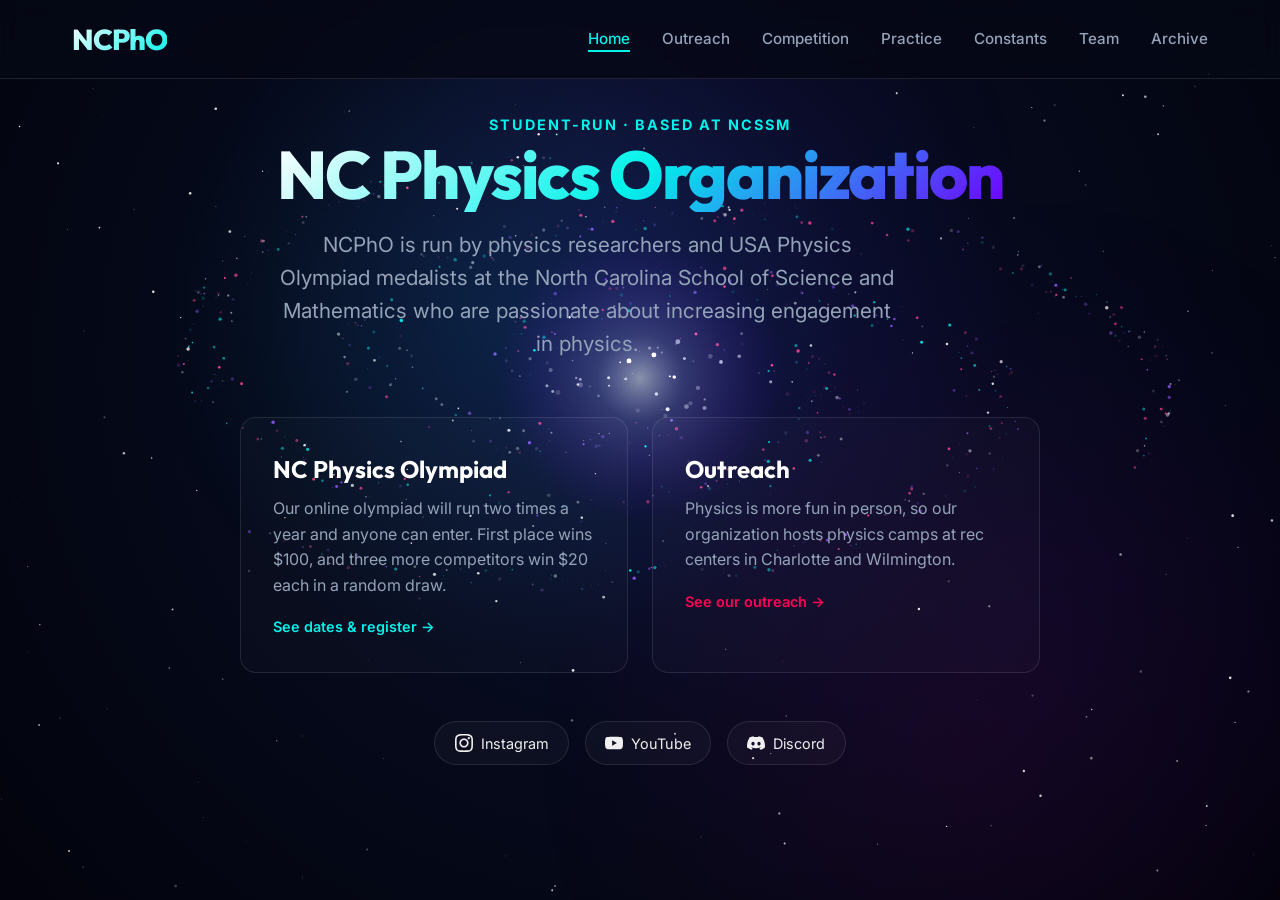
==== commit b40283c9: "Restore outreach page with first camp photo Bring back the Outreach nav tab and re-link the Outreach" ====
--- a/index.html
+++ b/index.html
@@ -42,11 +42,9 @@
               >Home</a
             >
           </li>
-          <!-- Outreach nav tab hidden until camp photos are taken; restore this <li> then.
           <li>
             <a href="#outreach" onclick="showSection('outreach')">Outreach</a>
           </li>
-          -->
           <li><a href="#info" onclick="showSection('info')">Competition</a></li>
           <li>
             <a href="#practice" onclick="showSection('practice')">Practice</a>
@@ -112,13 +110,19 @@
               </p>
               <span class="enter">See dates &amp; register →</span>
             </div>
-            <!-- Informational only — no link until the Outreach page goes back up. -->
-            <div class="pillar out static">
+            <div
+              class="pillar out"
+              role="button"
+              tabindex="0"
+              onclick="showSection('outreach')"
+              onkeydown="onActivateKey(event, () => showSection('outreach'))"
+            >
               <h3>Outreach</h3>
               <p>
                 Physics is more fun in person, so our organization hosts physics
                 camps at rec centers in Charlotte and Wilmington.
               </p>
+              <span class="enter">See our outreach →</span>
             </div>
           </div>
 
--- a/styles.css
+++ b/styles.css
@@ -222,22 +222,6 @@
   box-shadow: 0 12px 40px rgba(255, 0, 85, 0.15);
 }
 
-/* Non-clickable pillar: no pointer, no hover affordance. */
-.pillar.static {
-  cursor: default;
-}
-
-.pillar.static:hover {
-  transform: none;
-  background: rgba(255, 255, 255, 0.02);
-  border-color: var(--glass-border);
-  box-shadow: none;
-}
-
-.pillar.static p {
-  margin-bottom: 0;
-}
-
 .pillar h3 {
   font-family: var(--font-head);
   color: #fff;
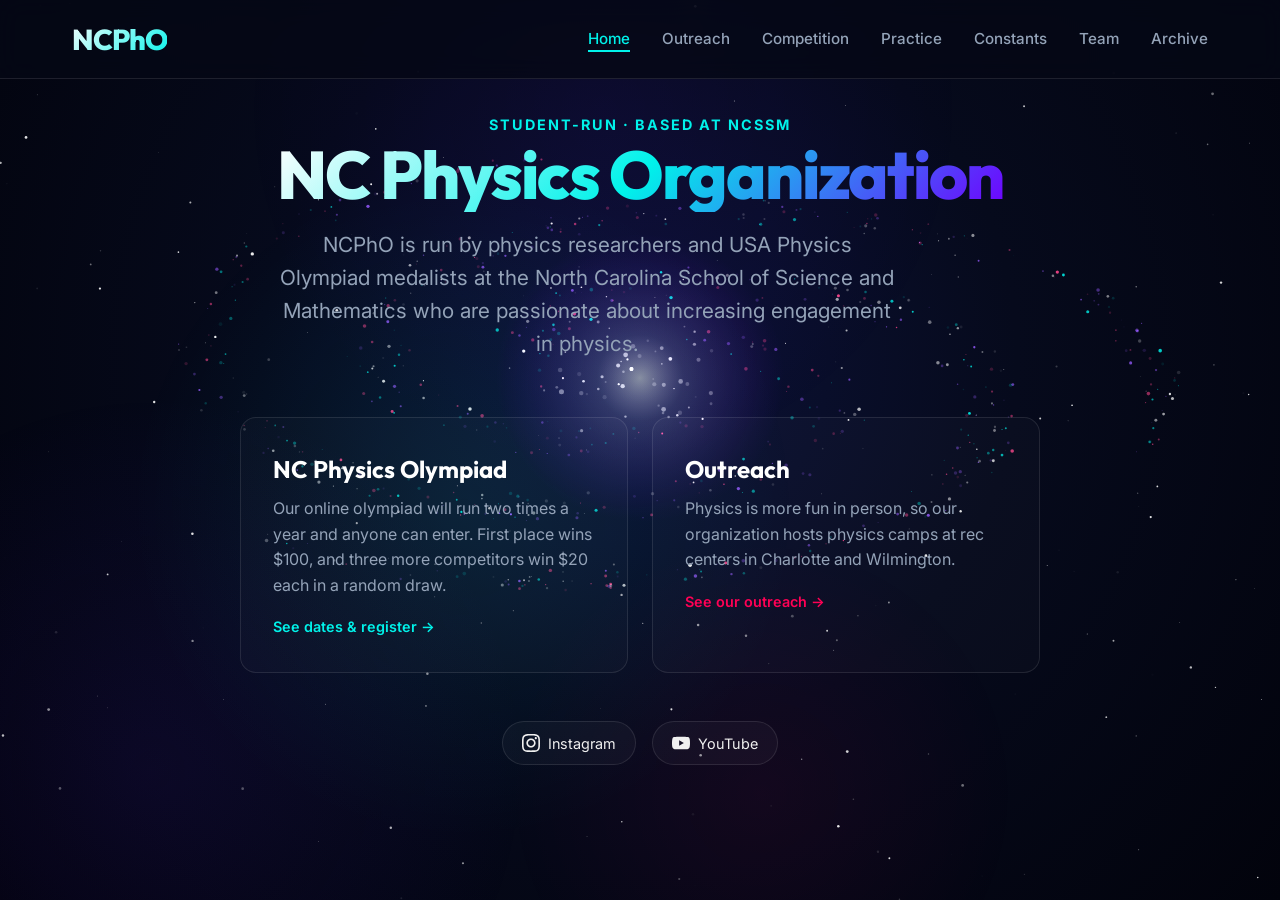
==== commit 846c5916: "Remove Discord link from social links Co-Authored-By: Claude Opus 5 <noreply@anthropic.com>" ====
--- a/index.html
+++ b/index.html
@@ -154,19 +154,6 @@
               </svg>
               <span>YouTube</span>
             </a>
-            <a
-              href="https://discord.com/invite/eVqrfEhw6y"
-              class="social-link"
-              target="_blank"
-              rel="noopener noreferrer"
-            >
-              <svg viewBox="0 0 24 24" fill="currentColor">
-                <path
-                  d="M20.317 4.369a19.791 19.791 0 0 0-4.885-1.515.074.074 0 0 0-.079.037c-.21.375-.444.864-.608 1.249a18.27 18.27 0 0 0-5.487 0 12.64 12.64 0 0 0-.617-1.249.077.077 0 0 0-.079-.037A19.736 19.736 0 0 0 3.677 4.369a.07.07 0 0 0-.032.027C.533 9.046-.32 13.58.099 18.057a.082.082 0 0 0 .031.057 19.9 19.9 0 0 0 5.993 3.03.078.078 0 0 0 .084-.028 14.09 14.09 0 0 0 1.226-1.994.076.076 0 0 0-.041-.106 13.107 13.107 0 0 1-1.872-.892.077.077 0 0 1-.008-.128c.126-.094.252-.192.372-.291a.074.074 0 0 1 .077-.01c3.928 1.793 8.18 1.793 12.062 0a.074.074 0 0 1 .078.009c.12.099.246.198.373.292a.077.077 0 0 1-.006.127 12.3 12.3 0 0 1-1.873.892.077.077 0 0 0-.041.107c.36.698.772 1.362 1.225 1.993a.076.076 0 0 0 .084.028 19.84 19.84 0 0 0 6.002-3.03.077.077 0 0 0 .032-.054c.5-5.177-.838-9.674-3.549-13.66a.061.061 0 0 0-.031-.03zM8.02 15.331c-1.183 0-2.157-1.085-2.157-2.419 0-1.333.956-2.419 2.157-2.419 1.21 0 2.176 1.096 2.157 2.42 0 1.333-.956 2.418-2.157 2.418zm7.975 0c-1.183 0-2.157-1.085-2.157-2.419 0-1.333.955-2.419 2.157-2.419 1.21 0 2.176 1.096 2.157 2.42 0 1.333-.946 2.418-2.157 2.418z"
-                />
-              </svg>
-              <span>Discord</span>
-            </a>
           </div>
         </div>
       </section>
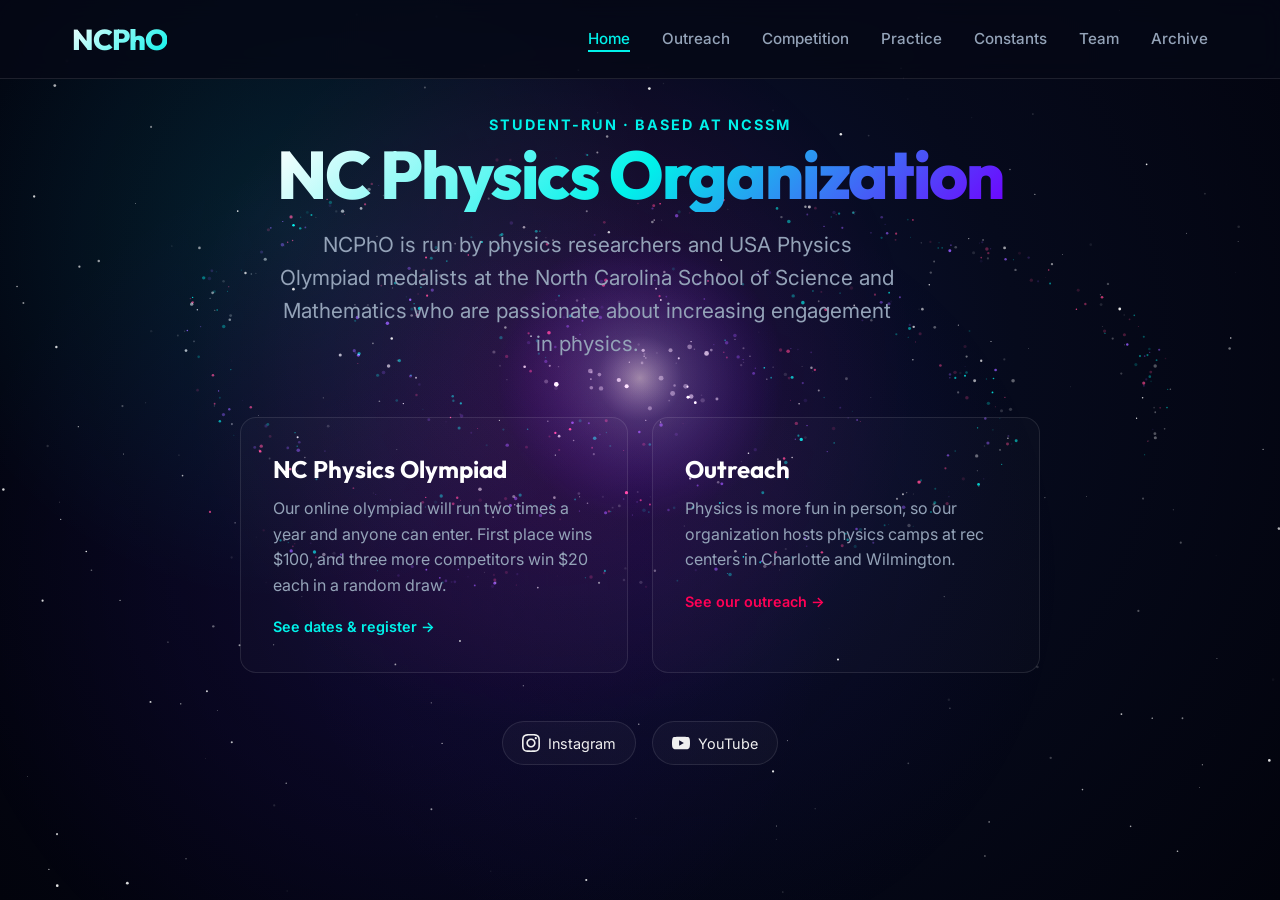
==== commit c3d8c5df: "Update competition format to 15 questions, 45 minutes Co-Authored-By: Claude Opus 5 <noreply@anthrop" ====
--- a/index.html
+++ b/index.html
@@ -236,7 +236,7 @@
             <div class="detail-grid">
               <div>
                 <h3>Format</h3>
-                <p>25 Multiple Choice Questions<br />Online<br />75 Minutes</p>
+                <p>15 Multiple Choice Questions<br />Online<br />45 Minutes</p>
               </div>
               <div>
                 <h3>Scoring</h3>
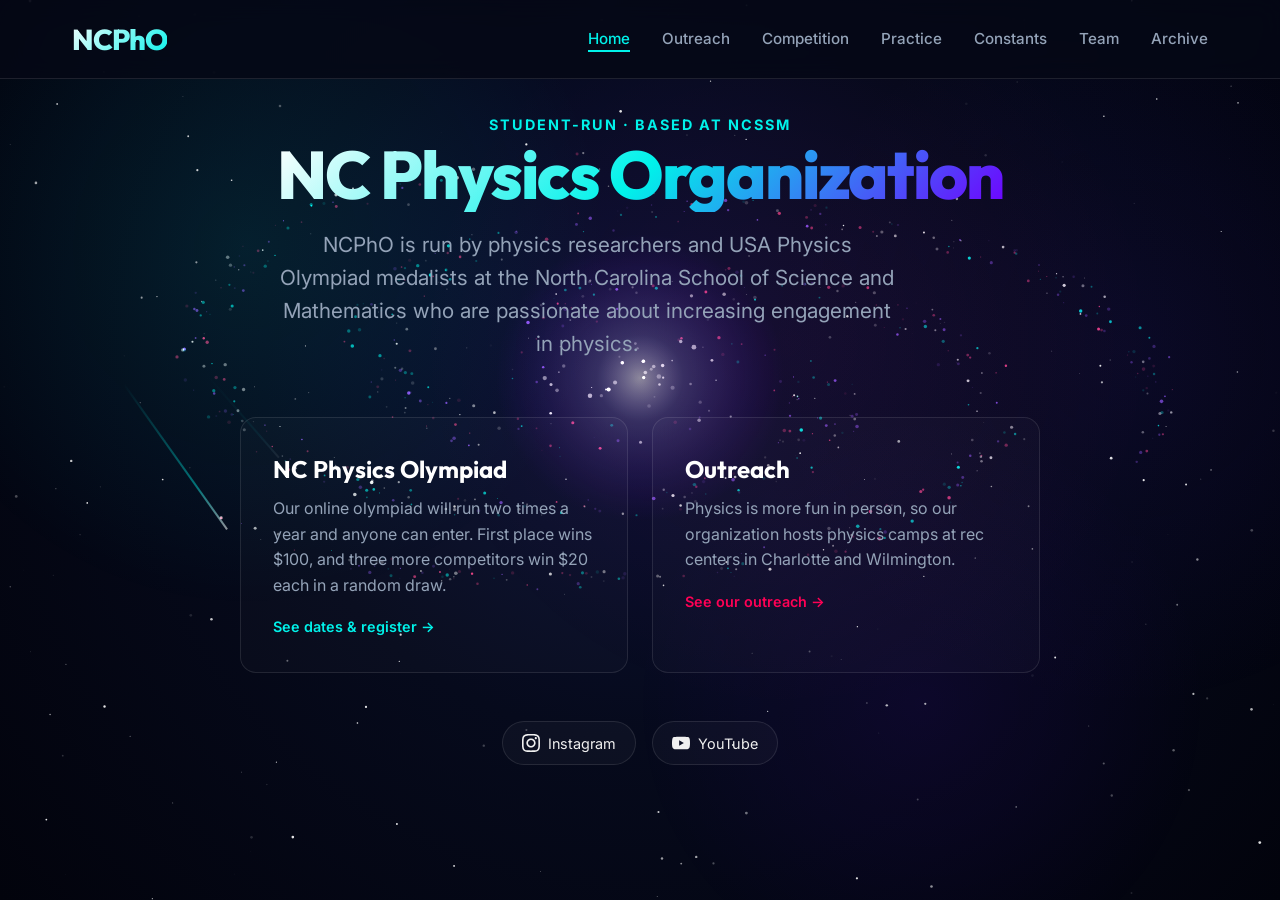
==== commit 52e3a32f: "Match scoring bands to the 15-question format Co-Authored-By: Claude Opus 5 <noreply@anthropic.com>" ====
--- a/index.html
+++ b/index.html
@@ -241,7 +241,7 @@
               <div>
                 <h3>Scoring</h3>
                 <p>
-                  Q1-20: <strong>4 pts</strong><br />Q21-25:
+                  Q1-12: <strong>4 pts</strong><br />Q13-15:
                   <strong>6 pts</strong><br />Blank: <strong>1 pt</strong
                   ><br />Incorrect: <strong>0 pts</strong>
                 </p>
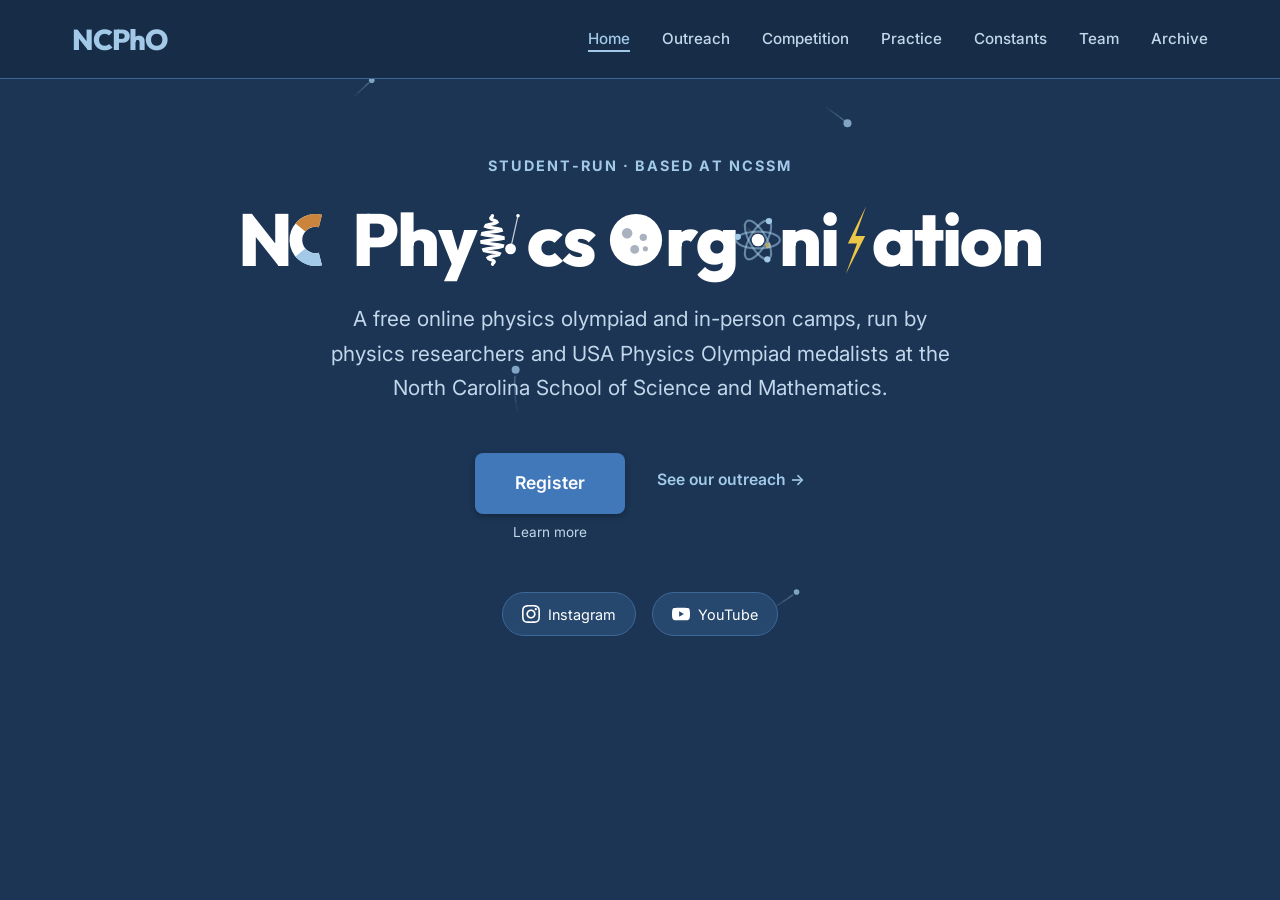
==== commit 9ca7734a: "Restyle in the NCSSM palette and add the physics hero Replaces the neon gradient theme with flat fil" ====
--- a/index.html
+++ b/index.html
@@ -84,45 +84,30 @@
       <!-- HOME SECTION -->
       <section id="home" class="active">
         <div class="container hero">
-          <div>
+          <div class="hero-copy">
             <span class="eyebrow">Student-run · Based at NCSSM</span>
             <h1>NC Physics Organization</h1>
-            <p>
-              NCPhO is run by physics researchers and USA Physics Olympiad
-              medalists at the North Carolina School of Science and Mathematics
-              who are passionate about increasing engagement in physics.
-            </p>
-          </div>
-
-          <div class="pillars">
-            <div
-              class="pillar comp"
-              role="button"
-              tabindex="0"
-              onclick="showSection('info')"
-              onkeydown="onActivateKey(event, () => showSection('info'))"
-            >
-              <h3>NC Physics Olympiad</h3>
-              <p>
-                Our online olympiad will run two times a year and anyone can
-                enter. First place wins $100, and three more competitors win $20
-                each in a random draw.
-              </p>
-              <span class="enter">See dates &amp; register →</span>
-            </div>
-            <div
-              class="pillar out"
-              role="button"
-              tabindex="0"
-              onclick="showSection('outreach')"
-              onkeydown="onActivateKey(event, () => showSection('outreach'))"
-            >
-              <h3>Outreach</h3>
-              <p>
-                Physics is more fun in person, so our organization hosts physics
-                camps at rec centers in Charlotte and Wilmington.
-              </p>
-              <span class="enter">See our outreach →</span>
+            <p class="hero-lede">
+              A free online physics olympiad and in-person camps, run by
+              physics researchers and USA Physics Olympiad medalists at the
+              North Carolina School of Science and Mathematics.
+            </p>
+            <div class="hero-actions">
+              <div class="hero-cta">
+                <a href="#" class="btn" data-register>Register</a>
+                <a
+                  href="#info"
+                  class="hero-sublink"
+                  onclick="showSection('info')"
+                  >Learn more</a
+                >
+              </div>
+              <a
+                href="#outreach"
+                class="hero-link"
+                onclick="showSection('outreach')"
+                >See our outreach →</a
+              >
             </div>
           </div>
 
@@ -229,7 +214,7 @@
 
             <p class="window-info" id="currentCompetitionInfo">Loading...</p>
 
-            <a href="#" class="btn" id="registerBtn">Register Now</a>
+            <a href="#" class="btn" id="registerBtn" data-register>Register Now</a>
 
             <hr class="divider" />
 
@@ -349,5 +334,6 @@
     </main>
 
     <script src="script.js"></script>
+    <script src="physics-fx.js"></script>
   </body>
 </html>
--- a/styles.css
+++ b/styles.css
@@ -5,42 +5,72 @@
   box-sizing: border-box;
 }
 
+/*
+  NCSSM palette (hex values taken from the live ncssm.edu stylesheet)
+  brand blue #346094 · hover #4178ba · dark #27486e · deep #22446b
+  sky #a2c9e8 · pale #d0e4f4 · ink #252525 · gray #f0f0f0 / #dfdfdf
+  accents: gold #ecc646 · orange #cb843c · green #4d7732 · purple #7d3774
+  No gradients anywhere — every surface is a flat fill.
+  Dark variant: shades of the brand blue carry the page; the light
+  sky blue #a2c9e8 takes over as the accent since #346094 is too
+  dark to read as text on a dark ground.
+*/
 :root {
-  --primary: #00f2ea;
-  --secondary: #7000ff;
-  --accent: #ff0055;
-  --bg-deep: #050816;
-  --bg-card: rgba(20, 25, 60, 0.6);
-  --glass-border: rgba(255, 255, 255, 0.1);
-  --text: #f0f0f0;
-  --text-dim: #94a3b8;
+  /* raw brand tokens */
+  --brand: #346094;
+  --brand-hover: #4178ba;
+  --brand-dark: #27486e;
+  --sky: #a2c9e8;
+  --pale: #d0e4f4;
+  --ink: #252525;
+  --gold: #ecc646;
+  --orange: #cb843c;
+  --green: #4d7732;
+  --purple: #7d3774;
+
+  /* semantic roles */
+  --page-bg: #1c3555;
+  --surface: #27486e;
+  --surface-alt: #2d5079;
+  --surface-hover: #35597f;
+  --border: #3f6795;
+  --border-strong: var(--brand-hover);
+  --text: #ffffff;
+  --text-dim: #c3d7ea;
+  --heading: #ffffff;
+  --accent: var(--sky);
+  --accent-quiet: #22446b;
+  --nav-bg: #172c47;
+  --btn-bg: var(--brand-hover);
+  --btn-bg-hover: #6b9fd0;
+  --btn-fg: #ffffff;
+  --comp-accent: var(--sky);
+  --out-accent: #ddb0d6; /* light tint of --purple, for contrast on dark */
+  --out-quiet: #3b2b48;
+  --gold-fg: var(--gold);
+  --gold-bg: #2f4966;
+  --gold-border: var(--gold);
+  --shadow: rgba(0, 0, 0, 0.30);
+  --shadow-strong: rgba(0, 0, 0, 0.45);
+
   --font-head: "Outfit", sans-serif;
   --font-body: "Inter", sans-serif;
 }
 
 body {
   font-family: var(--font-body);
-  background: var(--bg-deep);
+  background: var(--page-bg);
   color: var(--text);
   overflow-x: hidden;
   line-height: 1.6;
   min-height: 100vh;
 }
 
-/* --- BACKGROUND & STARFIELD --- */
+/* --- BACKGROUND --- */
+/* The animated starfield belongs to the space theme; a flat page reads
+   cleaner and drops the last of the gradients. */
 #space-canvas {
-  position: fixed;
-  top: 0;
-  left: 0;
-  width: 100%;
-  height: 100%;
-  z-index: -1;
-  background: radial-gradient(
-    circle at 50% 40%,
-    #0c1238 0%,
-    #060a1c 45%,
-    #02030c 100%
-  );
+  display: none;
 }
 
 /* --- NAVIGATION --- */
@@ -48,11 +78,9 @@
   position: fixed;
   top: 0;
   width: 100%;
-  background: rgba(5, 8, 22, 0.8);
-  backdrop-filter: blur(12px);
-  -webkit-backdrop-filter: blur(12px);
+  background: var(--nav-bg);
   z-index: 1000;
-  border-bottom: 1px solid var(--glass-border);
+  border-bottom: 1px solid var(--border);
 }
 
 .nav-container {
@@ -69,9 +97,7 @@
   font-size: 1.8rem;
   font-weight: 800;
   letter-spacing: -1px;
-  background: linear-gradient(135deg, #fff, var(--primary));
-  -webkit-background-clip: text;
-  -webkit-text-fill-color: transparent;
+  color: var(--accent);
   cursor: pointer;
 }
 
@@ -92,7 +118,7 @@
 
 .nav-links a:hover,
 .nav-links a.active-link {
-  color: var(--primary);
+  color: var(--accent);
 }
 
 .nav-links a::after {
@@ -102,7 +128,7 @@
   left: 0;
   width: 0;
   height: 2px;
-  background: var(--primary);
+  background: var(--accent);
   transition: width 0.3s ease;
 }
 
@@ -156,7 +182,7 @@
 }
 
 .hero .eyebrow {
-  color: var(--primary);
+  color: var(--accent);
   letter-spacing: 2px;
   text-transform: uppercase;
   font-size: 0.9rem;
@@ -168,14 +194,7 @@
   font-size: 4.2rem;
   line-height: 1.1;
   font-weight: 800;
-  background: linear-gradient(
-    135deg,
-    #ffffff 0%,
-    var(--primary) 50%,
-    var(--secondary) 100%
-  );
-  -webkit-background-clip: text;
-  -webkit-text-fill-color: transparent;
+  color: var(--heading);
   margin-bottom: 1rem;
   letter-spacing: -2px;
 }
@@ -185,6 +204,67 @@
   color: var(--text-dim);
   max-width: 620px;
   margin-bottom: 1rem;
+}
+
+/* Centred hero: one column, generous rhythm, one primary action. */
+.hero-copy {
+  display: flex;
+  flex-direction: column;
+  align-items: center;
+  gap: 1.4rem;
+  max-width: 820px;
+}
+
+.hero-copy h1 {
+  margin-bottom: 0;
+  font-size: 4.6rem;
+}
+
+.hero-lede {
+  font-size: 1.22rem;
+  line-height: 1.65;
+  max-width: 52ch;
+  margin-bottom: 0;
+}
+
+.hero-actions {
+  display: flex;
+  align-items: flex-start;
+  justify-content: center;
+  flex-wrap: wrap;
+  gap: 1.1rem 2rem;
+  margin-top: 0.6rem;
+}
+
+/* The primary action and its quiet second line travel together. */
+.hero-cta {
+  display: flex;
+  flex-direction: column;
+  align-items: center;
+  gap: 0.55rem;
+}
+
+.hero-sublink {
+  font-size: 0.85rem;
+  color: var(--text-dim);
+  text-decoration: none;
+}
+
+.hero-sublink:hover {
+  color: var(--accent);
+  text-decoration: underline;
+}
+
+.hero-link {
+  color: var(--accent);
+  font-weight: 600;
+  font-size: 0.98rem;
+  text-decoration: none;
+  margin-top: 0.85rem;
+}
+
+.hero-link:hover {
+  text-decoration: underline;
 }
 
 /* --- PILLAR CARDS --- */
@@ -203,28 +283,27 @@
   padding: 2rem;
   cursor: pointer;
   transition: all 0.3s ease;
-  background: rgba(255, 255, 255, 0.02);
-  border: 1px solid var(--glass-border);
+  background: var(--surface);
+  border: 1px solid var(--border);
 }
 
 .pillar:hover {
   transform: translateY(-6px);
-  background: rgba(255, 255, 255, 0.05);
+  background: var(--surface);
+  box-shadow: 0 12px 28px var(--shadow);
 }
 
 .pillar.comp:hover {
-  border-color: var(--primary);
-  box-shadow: 0 12px 40px rgba(0, 242, 234, 0.15);
+  border-color: var(--comp-accent);
 }
 
 .pillar.out:hover {
-  border-color: var(--accent);
-  box-shadow: 0 12px 40px rgba(255, 0, 85, 0.15);
+  border-color: var(--out-accent);
 }
 
 .pillar h3 {
   font-family: var(--font-head);
-  color: #fff;
+  color: var(--heading);
   font-size: 1.5rem;
   margin: 0 0 0.5rem;
 }
@@ -241,11 +320,11 @@
 }
 
 .pillar.comp .enter {
-  color: var(--primary);
+  color: var(--comp-accent);
 }
 
 .pillar.out .enter {
-  color: var(--accent);
+  color: var(--out-accent);
 }
 
 /* --- PRIZES --- */
@@ -259,18 +338,18 @@
 .prize-card {
   border-radius: 12px;
   padding: 1.5rem;
-  border: 1px solid var(--glass-border);
-  background: rgba(255, 255, 255, 0.02);
+  border: 1px solid var(--border);
+  background: var(--surface-alt);
 }
 
 .prize-card.first {
-  border-color: rgba(255, 209, 102, 0.35);
-  background: rgba(255, 209, 102, 0.05);
+  border-color: var(--gold-border);
+  background: var(--gold-bg);
 }
 
 .prize-card.draw {
-  border-color: rgba(0, 242, 234, 0.25);
-  background: rgba(0, 242, 234, 0.04);
+  border-color: var(--border-strong);
+  background: var(--accent-quiet);
 }
 
 .prize-amount {
@@ -281,13 +360,11 @@
 }
 
 .prize-card.first .prize-amount {
-  color: #ffd166;
-  text-shadow: 0 0 24px rgba(255, 209, 102, 0.35);
+  color: var(--gold-fg);
 }
 
 .prize-card.draw .prize-amount {
-  color: var(--primary);
-  text-shadow: 0 0 24px rgba(0, 242, 234, 0.3);
+  color: var(--accent);
 }
 
 .prize-tag {
@@ -313,9 +390,8 @@
 }
 
 .countdown-item {
-  background: rgba(0, 242, 234, 0.05);
-  border: 1px solid rgba(0, 242, 234, 0.1);
-  backdrop-filter: blur(5px);
+  background: var(--accent-quiet);
+  border: 1px solid var(--border-strong);
   border-radius: 12px;
   padding: 1.5rem;
   min-width: 100px;
@@ -328,15 +404,14 @@
   font-family: var(--font-head);
   font-size: 2.5rem;
   font-weight: 700;
-  color: #fff;
-  text-shadow: 0 0 20px rgba(0, 242, 234, 0.3);
+  color: var(--heading);
 }
 
 .countdown-item .label {
   font-size: 0.8rem;
   text-transform: uppercase;
   letter-spacing: 1px;
-  color: var(--primary);
+  color: var(--accent);
   margin-top: 5px;
 }
 
@@ -352,21 +427,22 @@
 /* --- BUTTONS & SOCIAL --- */
 .btn {
   padding: 1rem 2.5rem;
-  background: linear-gradient(90deg, var(--secondary), var(--accent));
+  background: var(--btn-bg);
   border: none;
   border-radius: 8px;
-  color: white;
+  color: var(--btn-fg);
   font-weight: 600;
   font-size: 1.1rem;
   cursor: pointer;
   transition: all 0.3s ease;
   text-decoration: none;
-  box-shadow: 0 10px 30px rgba(112, 0, 255, 0.3);
+  box-shadow: 0 2px 6px var(--shadow);
 }
 
 .btn:hover {
   transform: translateY(-3px);
-  box-shadow: 0 15px 40px rgba(112, 0, 255, 0.5);
+  background: var(--btn-bg-hover);
+  box-shadow: 0 8px 20px var(--shadow-strong);
 }
 
 .social-links {
@@ -382,8 +458,8 @@
   align-items: center;
   gap: 0.5rem;
   padding: 0.6rem 1.2rem;
-  background: rgba(255, 255, 255, 0.03);
-  border: 1px solid var(--glass-border);
+  background: var(--surface);
+  border: 1px solid var(--border);
   border-radius: 50px;
   color: var(--text);
   text-decoration: none;
@@ -392,9 +468,9 @@
 }
 
 .social-link:hover {
-  background: rgba(255, 255, 255, 0.1);
-  border-color: var(--primary);
-  color: var(--primary);
+  background: var(--surface-hover);
+  border-color: var(--accent);
+  color: var(--accent);
 }
 
 .social-link svg {
@@ -404,26 +480,25 @@
 
 /* --- CARDS & CONTENT --- */
 .card {
-  background: var(--bg-card);
-  border: 1px solid var(--glass-border);
+  background: var(--surface);
+  border: 1px solid var(--border);
   border-radius: 16px;
   padding: 2.5rem;
   margin-bottom: 2rem;
-  backdrop-filter: blur(10px);
-  box-shadow: 0 4px 30px rgba(0, 0, 0, 0.1);
+  box-shadow: 0 1px 3px var(--shadow);
 }
 
 h2 {
   font-family: var(--font-head);
-  color: white;
+  color: var(--heading);
   font-size: 2rem;
   margin-bottom: 1.5rem;
-  border-left: 4px solid var(--primary);
+  border-left: 4px solid var(--accent);
   padding-left: 1rem;
 }
 
 h3 {
-  color: var(--primary);
+  color: var(--accent);
   font-size: 1.2rem;
   margin: 2rem 0 0.5rem;
 }
@@ -445,6 +520,13 @@
 
 .card .contact-note {
   margin-bottom: 0;
+}
+
+/* Inline links inside body copy had no colour of their own and fell back to
+   the browser default blue. */
+.card p a,
+.card li a {
+  color: var(--accent);
 }
 
 .card-header {
@@ -455,7 +537,8 @@
 }
 
 .divider {
-  border-color: var(--glass-border);
+  border: none;
+  border-top: 1px solid var(--border);
   margin: 2rem 0;
 }
 
@@ -473,26 +556,27 @@
 }
 
 .mini-card {
-  background: rgba(255, 255, 255, 0.02);
-  border: 1px solid var(--glass-border);
+  background: var(--surface-alt);
+  border: 1px solid var(--border);
   padding: 1.5rem;
   border-radius: 12px;
   transition: all 0.3s ease;
 }
 
 .mini-card:hover {
-  border-color: var(--secondary);
+  border-color: var(--accent);
   transform: translateY(-5px);
-  background: rgba(255, 255, 255, 0.05);
+  background: var(--surface);
+  box-shadow: 0 10px 24px var(--shadow);
 }
 
 .mini-card h3 {
   margin-top: 0;
-  color: #fff;
+  color: var(--heading);
 }
 
 .mini-card .role {
-  color: var(--primary);
+  color: var(--accent);
   font-weight: 600;
   margin-bottom: 0.5rem;
 }
@@ -503,7 +587,7 @@
 }
 
 .highlight {
-  color: var(--primary);
+  color: var(--accent);
 }
 
 /* --- OUTREACH GALLERY --- */
@@ -514,8 +598,8 @@
 }
 
 .event-card {
-  background: rgba(255, 255, 255, 0.02);
-  border: 1px solid var(--glass-border);
+  background: var(--surface-alt);
+  border: 1px solid var(--border);
   border-radius: 14px;
   overflow: hidden;
   transition: all 0.3s ease;
@@ -523,8 +607,9 @@
 
 .event-card:hover {
   transform: translateY(-6px);
-  border-color: var(--accent);
-  background: rgba(255, 255, 255, 0.05);
+  border-color: var(--out-accent);
+  background: var(--surface);
+  box-shadow: 0 10px 24px var(--shadow);
 }
 
 .event-photo {
@@ -532,7 +617,7 @@
   width: 100%;
   object-fit: cover;
   display: block;
-  background: linear-gradient(135deg, #1a1f4d, #2a1a4d);
+  background: var(--accent-quiet);
 }
 
 .event-photo-fallback {
@@ -543,8 +628,8 @@
   font-family: var(--font-head);
   font-size: 2.5rem;
   font-weight: 800;
-  color: rgba(255, 255, 255, 0.18);
-  background: linear-gradient(135deg, #1a1f4d, #2a1a4d);
+  color: var(--sky);
+  background: var(--accent-quiet);
 }
 
 .event-body {
@@ -553,7 +638,7 @@
 
 .event-body h3 {
   margin: 0 0 0.4rem;
-  color: #fff;
+  color: var(--heading);
   font-size: 1.15rem;
 }
 
@@ -573,8 +658,8 @@
 .impact-stat {
   flex: 1;
   min-width: 130px;
-  background: rgba(255, 0, 85, 0.05);
-  border: 1px solid rgba(255, 0, 85, 0.15);
+  background: var(--out-quiet);
+  border: 1px solid var(--border);
   border-radius: 12px;
   padding: 1.25rem 1.5rem;
 }
@@ -583,14 +668,14 @@
   font-family: var(--font-head);
   font-size: 2.2rem;
   font-weight: 700;
-  color: #fff;
+  color: var(--heading);
 }
 
 .impact-stat .cap {
   font-size: 0.8rem;
   text-transform: uppercase;
   letter-spacing: 1px;
-  color: var(--accent);
+  color: var(--out-accent);
 }
 
 /* --- PDF VIEWER --- */
@@ -600,8 +685,8 @@
   height: 0;
   overflow: hidden;
   border-radius: 10px;
-  border: 1px solid var(--glass-border);
-  background: #000;
+  border: 1px solid var(--border);
+  background: var(--surface-alt);
 }
 
 .pdf-wrapper iframe {
@@ -624,7 +709,7 @@
 .mobile-toggle span {
   width: 25px;
   height: 2px;
-  background: white;
+  background: var(--text);
   transition: 0.3s;
 }
 
@@ -639,21 +724,29 @@
     right: 0;
     height: 100vh;
     width: 70%;
-    background: #0a0e27;
+    background: var(--nav-bg);
     flex-direction: column;
     justify-content: center;
     align-items: center;
     transform: translateX(100%);
     transition: transform 0.4s cubic-bezier(0.4, 0, 0.2, 1);
-    box-shadow: -10px 0 30px rgba(0, 0, 0, 0.5);
+    box-shadow: -10px 0 30px var(--shadow-strong);
   }
 
   .nav-links.active {
     transform: translateX(0);
   }
 
-  .hero h1 {
+  .hero h1,
+  .hero-copy h1 {
     font-size: 2.8rem;
+  }
+  .hero-actions {
+    flex-direction: column;
+    align-items: center;
+  }
+  .hero-link {
+    margin-top: 0;
   }
   .countdown {
     grid-template-columns: repeat(2, 1fr);
@@ -662,3 +755,45 @@
     grid-template-columns: 1fr;
   }
 }
+
+/* --- PHYSICS FX --- */
+/* Canvas for the rocket, its exhaust and the shockwave rings. It sits above
+   the content so the rocket flies over the headline, and below the nav. */
+#fx-canvas {
+  position: fixed;
+  inset: 0;
+  z-index: 5;
+  pointer-events: none;
+}
+
+/* The ambient orbits sit behind everything, so they never fight the copy. */
+#fx-field {
+  position: fixed;
+  inset: 0;
+  z-index: -1;
+  pointer-events: none;
+}
+
+/* The headline is split into per-letter spans that physics-fx.js drives.
+   Words stay unbreakable so the line still wraps normally. */
+.fx-word {
+  display: inline-block;
+  white-space: nowrap;
+}
+
+.fx-char {
+  display: inline-block;
+  will-change: transform;
+}
+
+/* Letters replaced by a drawn physics object. */
+.fx-glyph {
+  color: transparent;
+}
+
+@media (prefers-reduced-motion: reduce) {
+  #fx-canvas,
+  #fx-field {
+    display: none;
+  }
+}
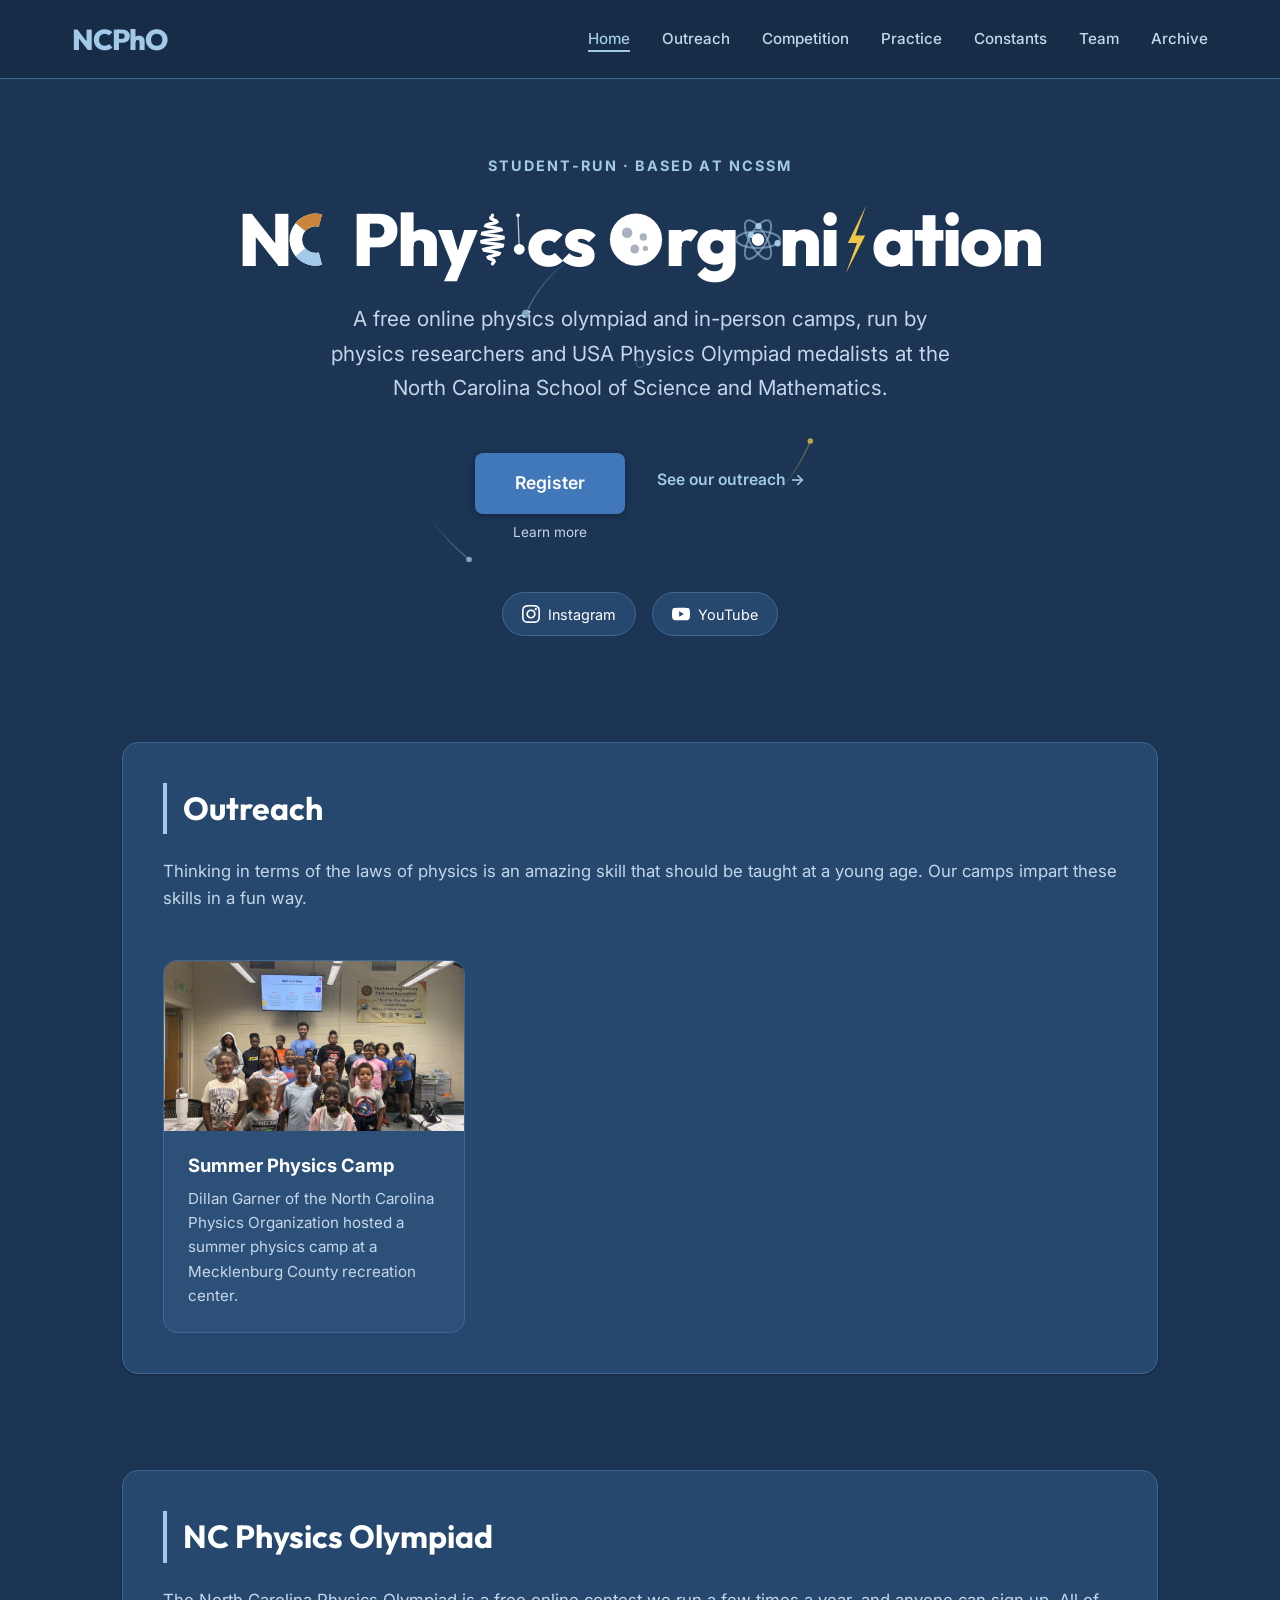
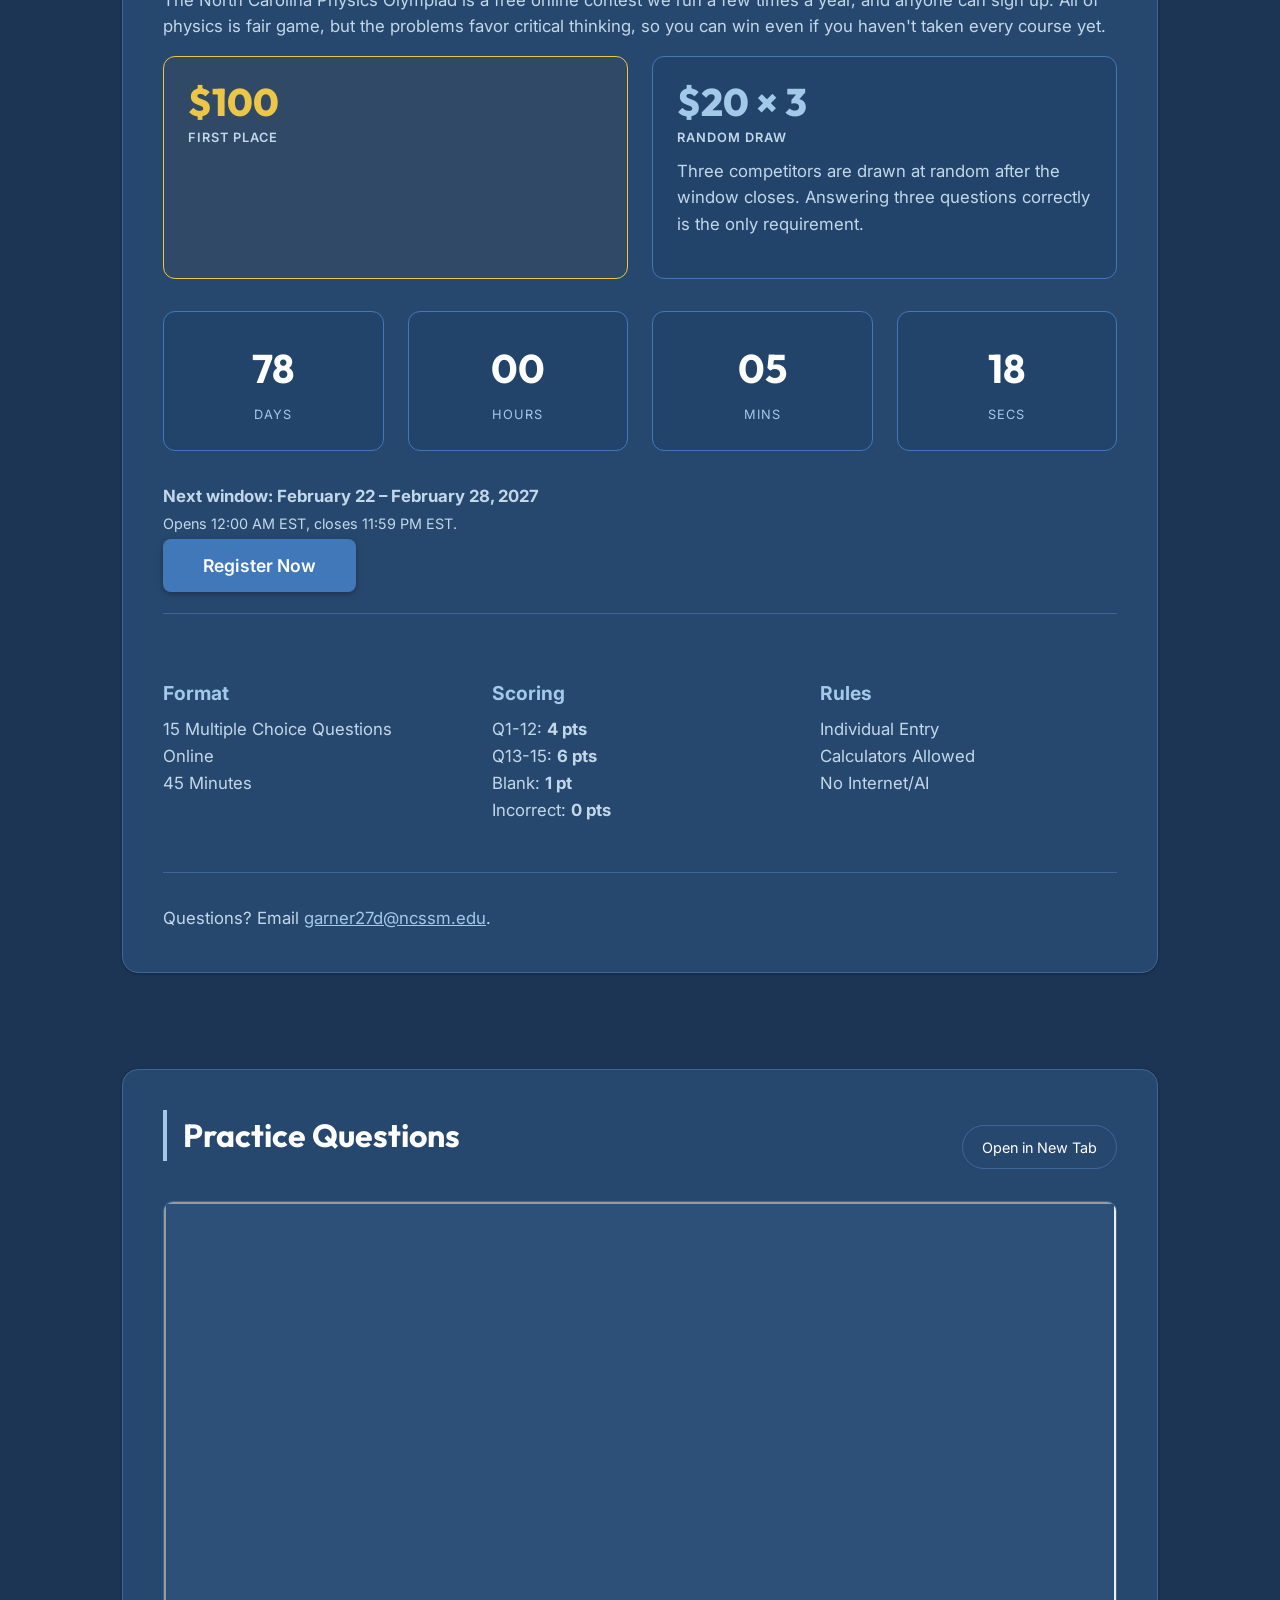
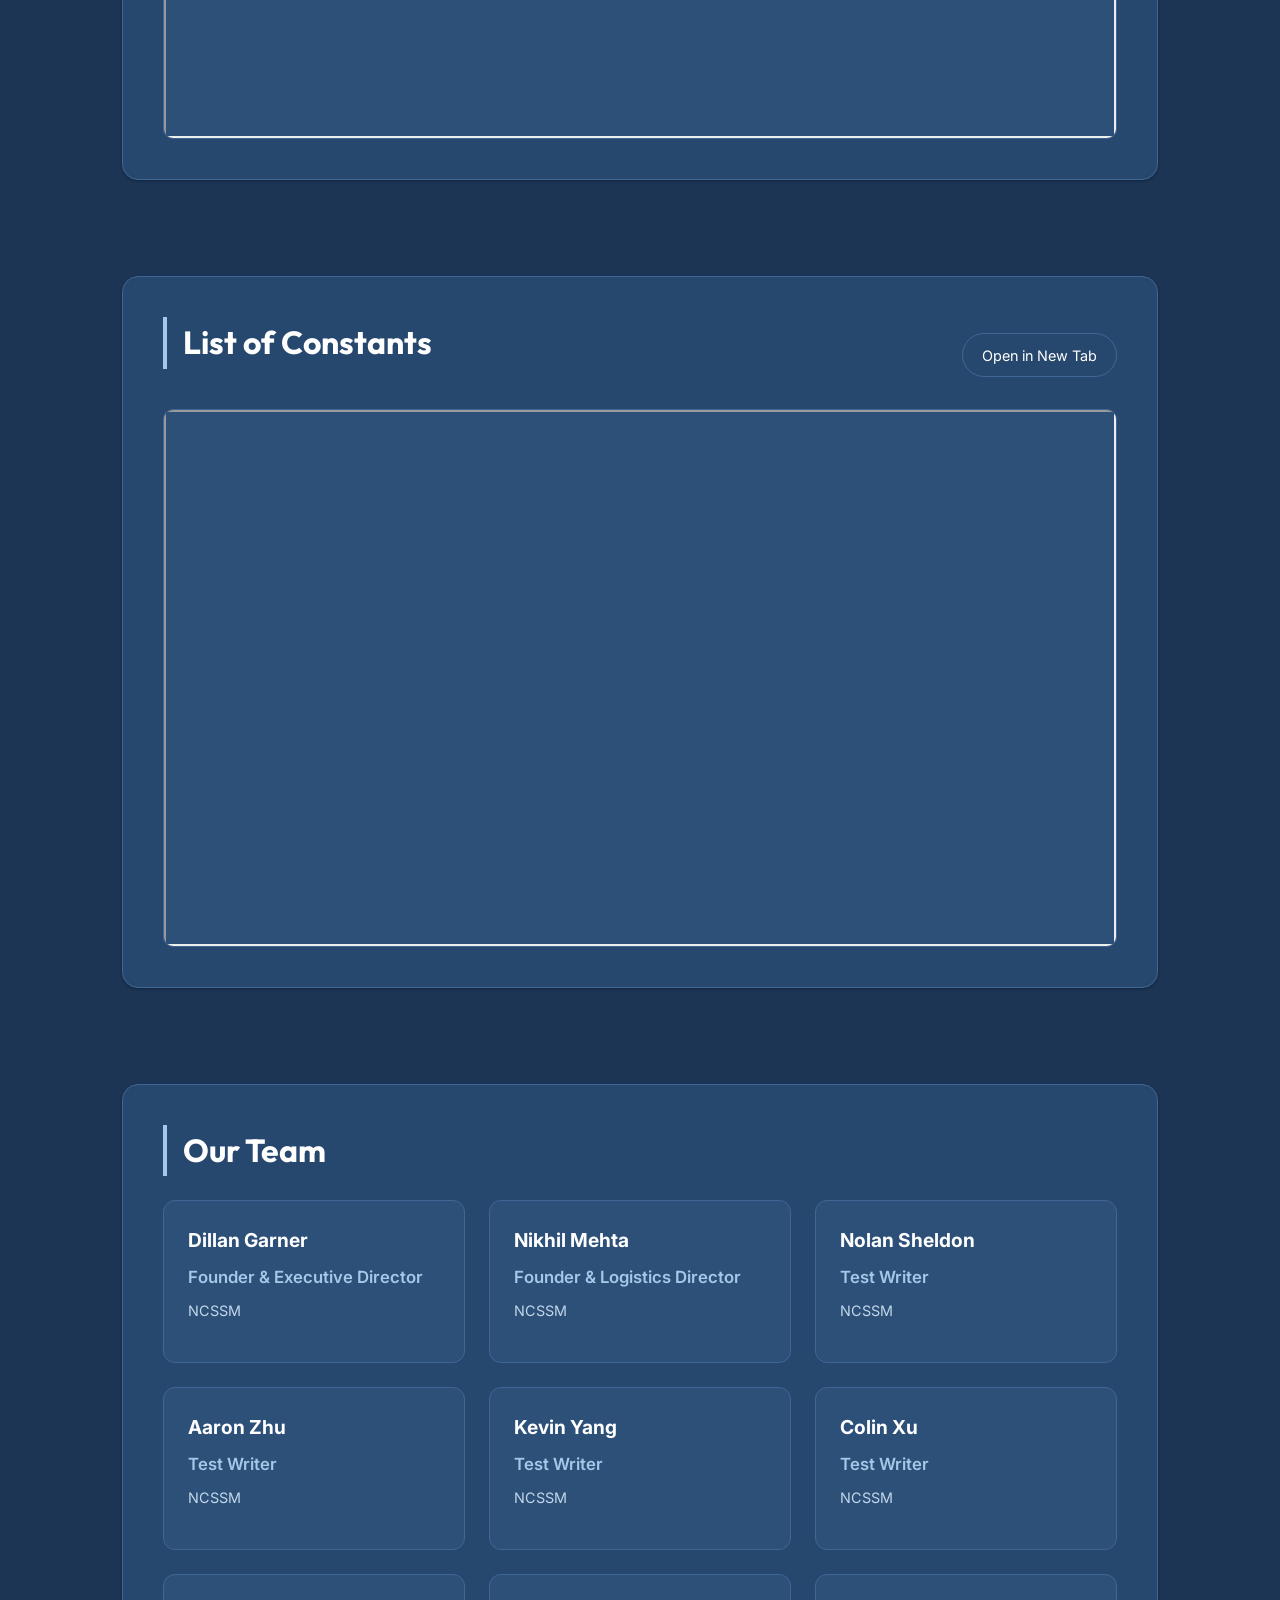
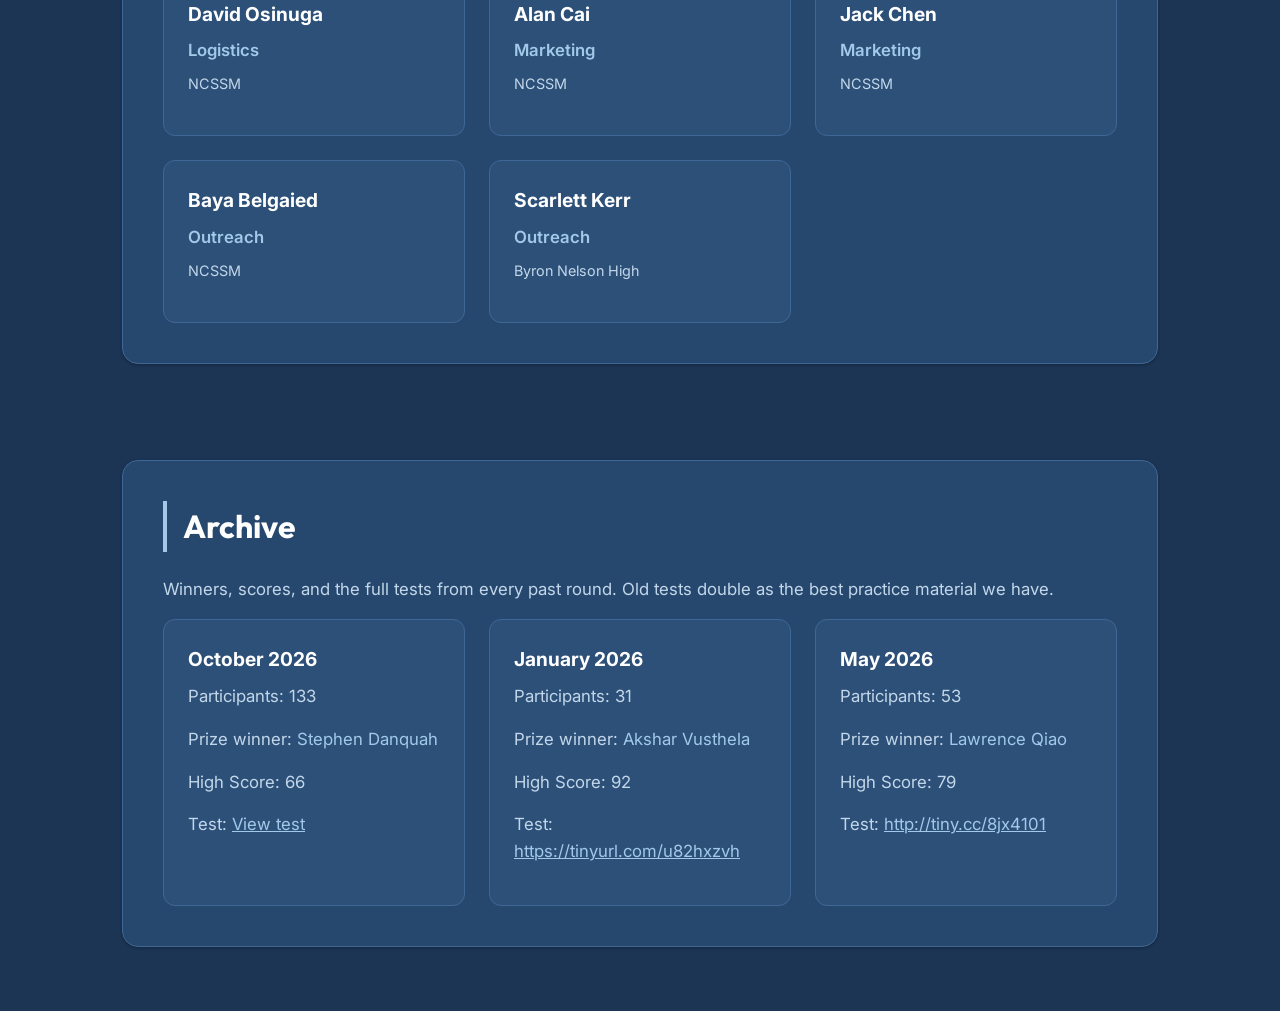
==== commit b74d6304: "Make site one page and set February 2027 competition window" ====
--- a/index.html
+++ b/index.html
@@ -26,56 +26,42 @@
     <!-- Navigation -->
     <nav>
       <div class="nav-container">
-        <div
-          class="logo"
-          role="button"
-          tabindex="0"
-          onclick="showSection('home')"
-          onkeydown="onActivateKey(event, () => showSection('home'))"
-        >
-          NCPhO
-        </div>
+        <a class="logo" href="#home">NCPhO</a>
 
         <ul class="nav-links" id="navLinks">
           <li>
-            <a href="#home" onclick="showSection('home')" class="active-link"
-              >Home</a
-            >
-          </li>
-          <li>
-            <a href="#outreach" onclick="showSection('outreach')">Outreach</a>
-          </li>
-          <li><a href="#info" onclick="showSection('info')">Competition</a></li>
-          <li>
-            <a href="#practice" onclick="showSection('practice')">Practice</a>
-          </li>
-          <li>
-            <a href="#constants" onclick="showSection('constants')"
-              >Constants</a
-            >
-          </li>
-          <li>
-            <a href="#contributors" onclick="showSection('contributors')"
-              >Team</a
-            >
-          </li>
-          <li>
-            <a href="#archive" onclick="showSection('archive')">Archive</a>
+            <a href="#home" class="active-link">Home</a>
+          </li>
+          <li>
+            <a href="#outreach">Outreach</a>
+          </li>
+          <li><a href="#info">Competition</a></li>
+          <li>
+            <a href="#practice">Practice</a>
+          </li>
+          <li>
+            <a href="#constants">Constants</a>
+          </li>
+          <li>
+            <a href="#contributors">Team</a>
+          </li>
+          <li>
+            <a href="#archive">Archive</a>
           </li>
         </ul>
 
-        <div
+        <button
           class="mobile-toggle"
-          role="button"
-          tabindex="0"
+          type="button"
           aria-label="Toggle navigation menu"
+          aria-controls="navLinks"
+          aria-expanded="false"
           onclick="toggleMobileMenu()"
-          onkeydown="onActivateKey(event, toggleMobileMenu)"
         >
           <span></span>
           <span></span>
           <span></span>
-        </div>
+        </button>
       </div>
     </nav>
 
@@ -95,19 +81,9 @@
             <div class="hero-actions">
               <div class="hero-cta">
                 <a href="#" class="btn" data-register>Register</a>
-                <a
-                  href="#info"
-                  class="hero-sublink"
-                  onclick="showSection('info')"
-                  >Learn more</a
-                >
-              </div>
-              <a
-                href="#outreach"
-                class="hero-link"
-                onclick="showSection('outreach')"
-                >See our outreach →</a
-              >
+                <a href="#info" class="hero-sublink">Learn more</a>
+              </div>
+              <a href="#outreach" class="hero-link">See our outreach →</a>
             </div>
           </div>
 
@@ -181,7 +157,6 @@
               <div class="prize-card first">
                 <div class="prize-amount">$100</div>
                 <div class="prize-tag">First Place</div>
-                <p>Top score takes it.</p>
               </div>
               <div class="prize-card draw">
                 <div class="prize-amount">$20 &times; 3</div>
@@ -269,6 +244,7 @@
                 src=""
                 id="pdfFrame"
                 title="Practice questions PDF"
+                loading="lazy"
                 allow="autoplay"
               ></iframe>
             </div>
@@ -297,6 +273,7 @@
                 src=""
                 id="constantsFrame"
                 title="List of constants PDF"
+                loading="lazy"
                 allow="autoplay"
               ></iframe>
             </div>
--- a/styles.css
+++ b/styles.css
@@ -57,6 +57,10 @@
   --font-body: "Inter", sans-serif;
 }
 
+html {
+  scroll-behavior: smooth;
+}
+
 body {
   font-family: var(--font-body);
   background: var(--page-bg);
@@ -99,6 +103,7 @@
   letter-spacing: -1px;
   color: var(--accent);
   cursor: pointer;
+  text-decoration: none;
 }
 
 .nav-links {
@@ -149,25 +154,9 @@
   padding: 2rem;
 }
 
-/* Tab System Logic */
-section {
-  display: none;
-  animation: fadeIn 0.6s cubic-bezier(0.22, 1, 0.36, 1) forwards;
-}
-
-section.active {
-  display: block;
-}
-
-@keyframes fadeIn {
-  from {
-    opacity: 0;
-    transform: translateY(20px);
-  }
-  to {
-    opacity: 1;
-    transform: translateY(0);
-  }
+/* Keep every section in the page; anchor links clear the fixed navigation. */
+main > section {
+  scroll-margin-top: 80px;
 }
 
 /* --- HERO SECTION --- */
@@ -699,6 +688,9 @@
 
 /* --- MOBILE MENU --- */
 .mobile-toggle {
+  border: 0;
+  padding: 0.5rem;
+  background: transparent;
   display: none;
   flex-direction: column;
   gap: 6px;
@@ -792,6 +784,10 @@
 }
 
 @media (prefers-reduced-motion: reduce) {
+  html {
+    scroll-behavior: auto;
+  }
+
   #fx-canvas,
   #fx-field {
     display: none;
